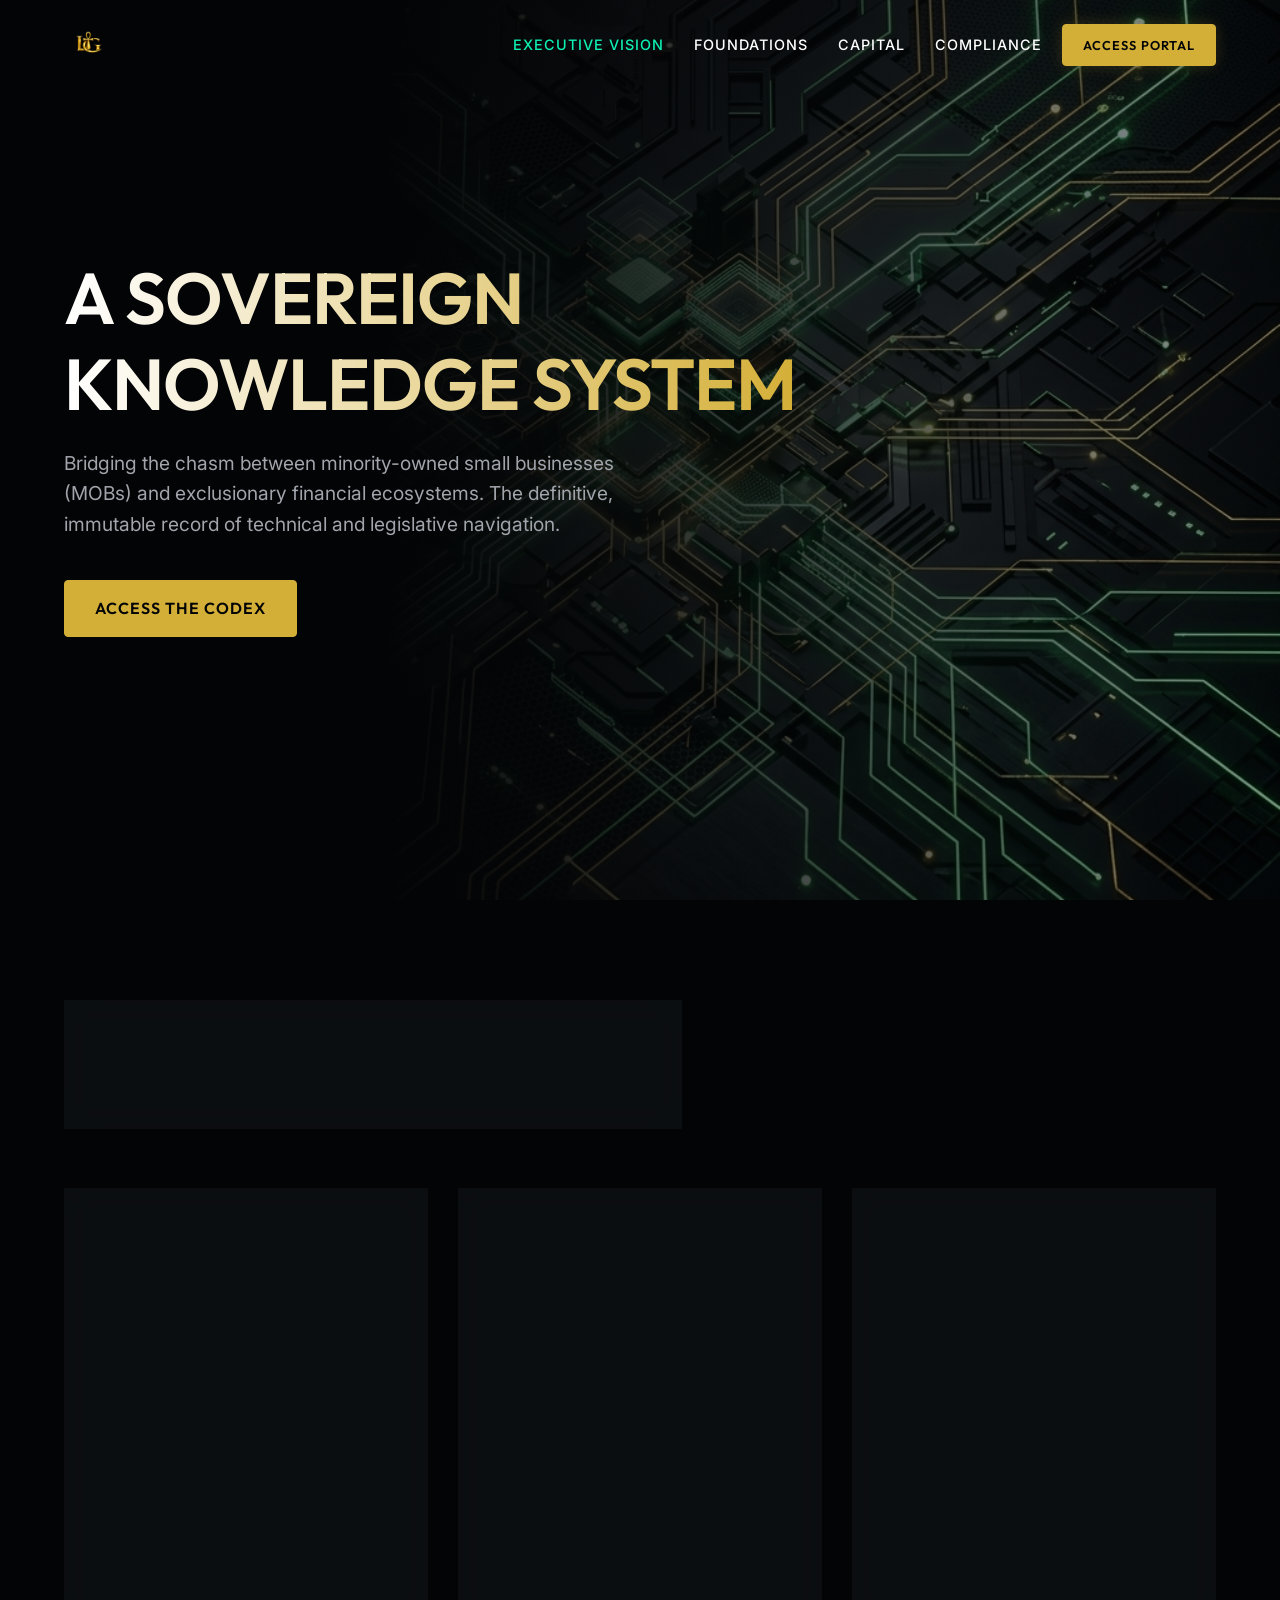
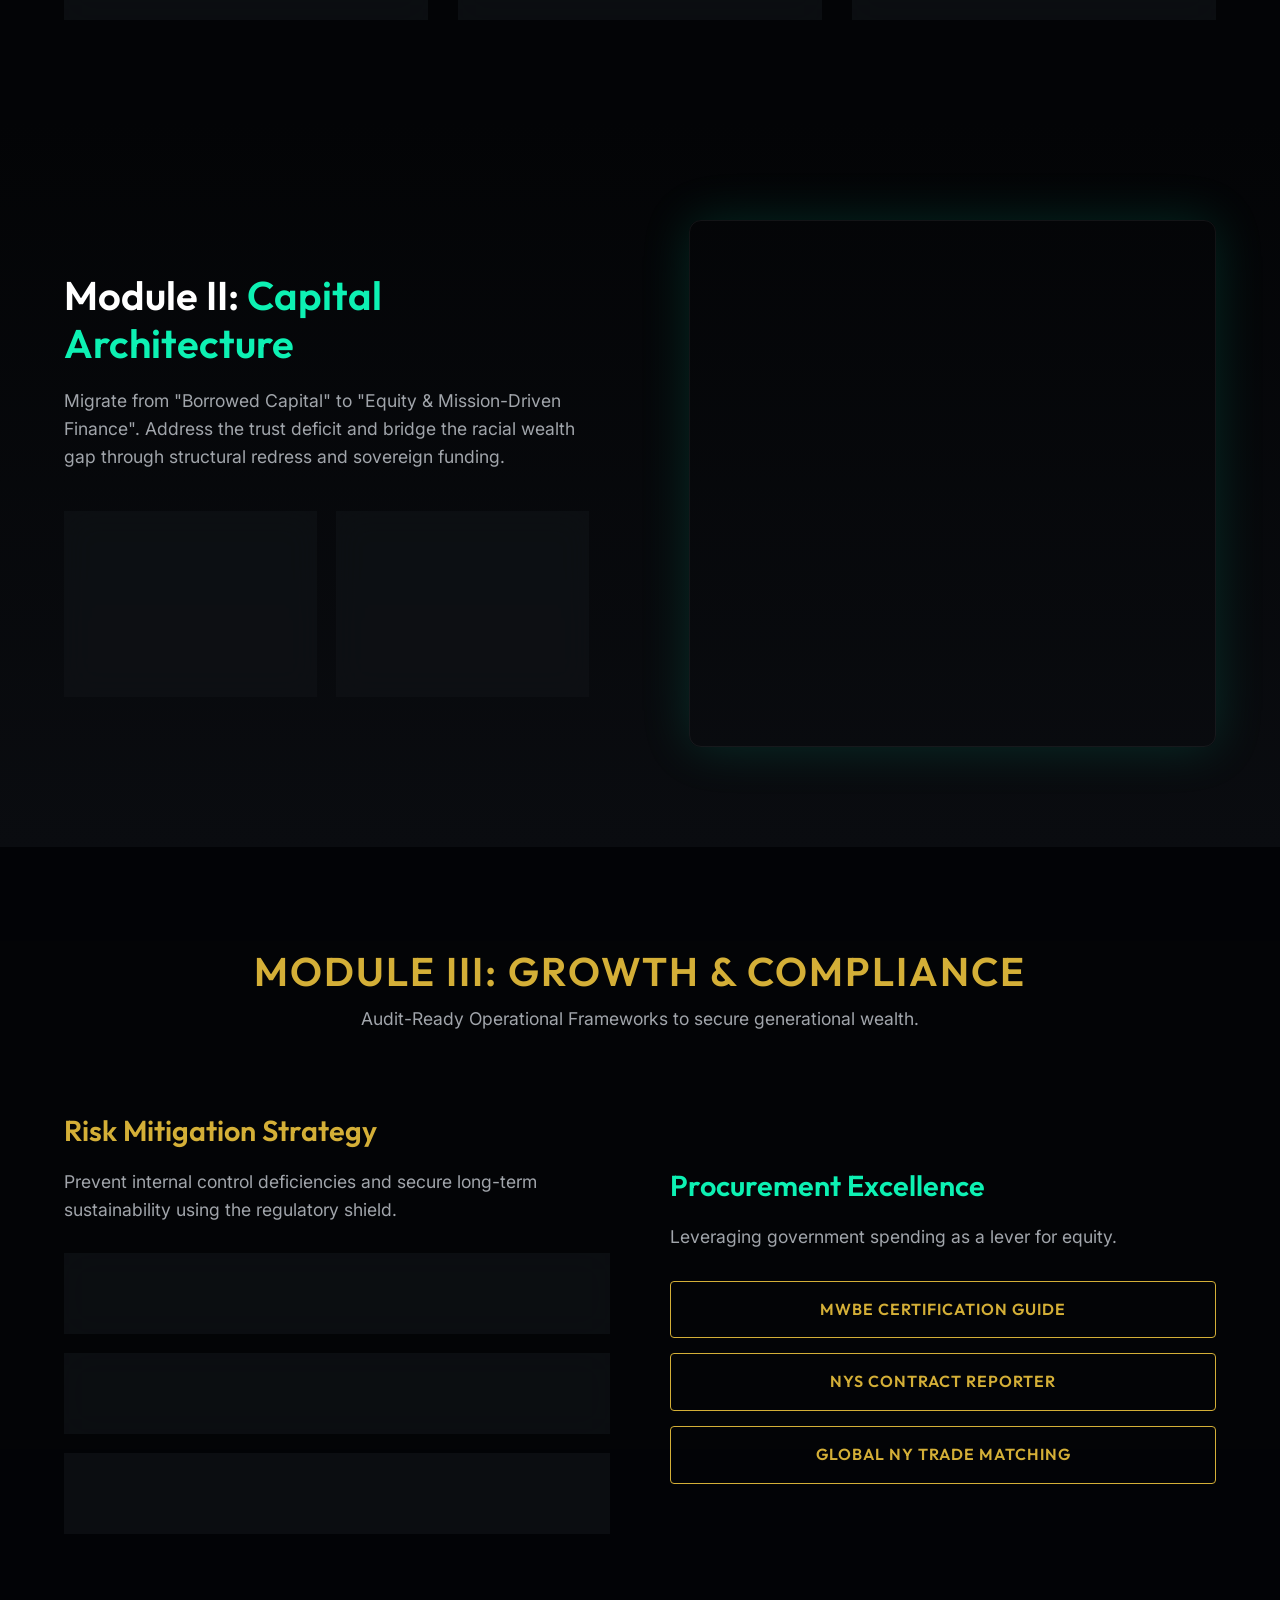
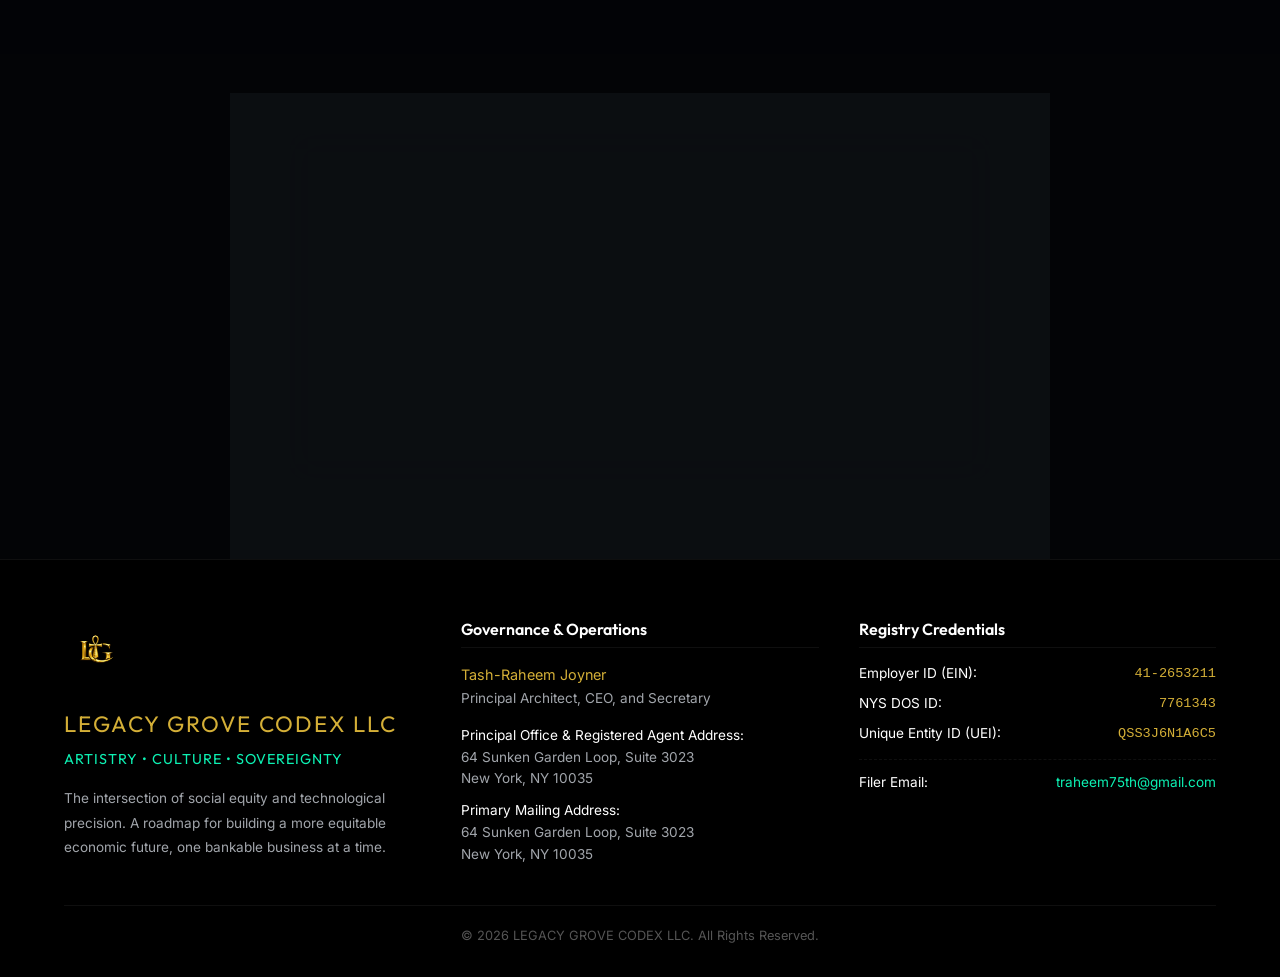
==== index.html @ f75dfcbf "Deploy website design and functionality to GitHub Pages" ====
<!DOCTYPE html>
<html lang="en">
<head>
    <meta charset="UTF-8">
    <meta name="viewport" content="width=device-width, initial-scale=1.0">
    <title>Legacy Grove Codex | Sovereign Knowledge System</title>
    <meta name="description" content="A Sovereign Knowledge System bridging minority-owned small businesses with equitable financial ecosystems and structural resilience.">
    <link rel="stylesheet" href="css/styles.css">
    <script src="js/main.js" defer></script>
</head>
<body>

    <header>
        <div class="logo">
            <img src="assets/logo.png" alt="Legacy Grove Codex Logo" style="height: 50px; width: auto; object-fit: contain;">
        </div>
        
        <div class="header-right">
            <nav id="desktop-nav">
                <ul>
                    <li><a href="#vision" class="nav-link">Executive Vision</a></li>
                    <li><a href="#foundations" class="nav-link">Foundations</a></li>
                    <li><a href="#capital" class="nav-link">Capital</a></li>
                    <li><a href="#compliance" class="nav-link">Compliance</a></li>
                </ul>
            </nav>
            <a href="#" class="btn btn-primary portal-btn">Access Portal</a>
            <div class="hamburger" id="hamburger">
                <span></span><span></span><span></span>
            </div>
        </div>

        <div class="mobile-menu" id="mobile-menu">
            <ul>
                <li><a href="#vision" class="mobile-link">Executive Vision</a></li>
                <li><a href="#foundations" class="mobile-link">Foundations</a></li>
                <li><a href="#capital" class="mobile-link">Capital</a></li>
                <li><a href="#compliance" class="mobile-link">Compliance</a></li>
            </ul>
        </div>
    </header>

    <section class="hero" id="vision">
        <div class="hero-content">
            <h1 style="animation: fadeIn 1s ease 0.2s both;">A Sovereign<br>Knowledge System</h1>
            <p style="animation: fadeIn 1s ease 0.4s both;">Bridging the chasm between minority-owned small businesses (MOBs) and exclusionary financial ecosystems. The definitive, immutable record of technical and legislative navigation.</p>
            <a href="#foundations" class="btn btn-primary" style="animation: fadeIn 1s ease 0.6s both;">Access The Codex</a>
        </div>
    </section>

    <!-- Module I: Foundations for Success -->
    <section class="modules" id="foundations">
        <div class="section-header glass" style="display:inline-block; padding: 20px 40px; margin: 0 auto 60px; border-radius: 50px;">
            <h2>Module I: Foundations</h2>
            <p>High-fidelity structural framework for back-office implementation.</p>
        </div>

        <div class="grid-3">
            <div class="card glass interactive-card" id="ready-test-trigger" style="cursor: pointer;">
                <div class="card-glow"></div>
                <div class="card-content">
                    <div class="card-icon">⚡</div>
                    <h3>The "Ready Test"</h3>
                    <p>Diagnostic engine assessing organizational readiness, risk tolerance, and identifying core technical gaps.<br><br><span style="color: var(--primary-gold); font-size: 0.85rem; display: inline-block; animation: pulse 2s infinite;">[ Click to Initiate Diagnostics ]</span></p>
                    <ul>
                        <li>AI-driven baseline metrics</li>
                        <li>Risk assessment logic</li>
                    </ul>
                </div>
            </div>
            
            <div class="card glass interactive-card">
                <div class="card-glow"></div>
                <div class="card-content">
                    <div class="card-icon">🛡️</div>
                    <h3>Liability Shielding</h3>
                    <p>Strategic legal frameworks for management flexibility, asset protection, and scaling toward the innovation economy.</p>
                    <ul>
                        <li>Convert Sole Props to LLCs</li>
                        <li>C & S Corp scaling logic</li>
                    </ul>
                </div>
            </div>

            <div class="card glass interactive-card">
                <div class="card-glow"></div>
                <div class="card-content">
                    <div class="card-icon">📋</div>
                    <h3>NY Business Express</h3>
                    <p>Integration with governmental pathways to generate a custom business checklist ensuring absolute compliance.</p>
                    <ul>
                        <li>Federal & NYS requirements</li>
                        <li>Professional licensing specs</li>
                    </ul>
                </div>
            </div>
        </div>
    </section>

    <!-- Module II: Financial Navigation -->
    <section class="feature-split" id="capital">
        <div class="feature-content" style="padding-right: 40px;">
            <h2>Module II: <span>Capital Architecture</span></h2>
            <p>Migrate from "Borrowed Capital" to "Equity & Mission-Driven Finance". Address the trust deficit and bridge the racial wealth gap through structural redress and sovereign funding.</p>
            
            <div class="grid-3" style="grid-template-columns: 1fr 1fr; gap: 20px; margin-top: 40px;">
                <div class="card glass interactive-card" style="padding: 25px;">
                    <div class="card-glow"></div>
                    <div class="card-content">
                        <h3 style="font-size: 1.2rem; color: var(--primary-gold);">Grant & Equity Access</h3>
                        <p style="font-size: 0.85rem;">Prioritize alternative funding. Overcome the "Reluctance to Debt".</p>
                    </div>
                </div>
                <div class="card glass interactive-card" style="padding: 25px;">
                    <div class="card-glow"></div>
                    <div class="card-content">
                        <h3 style="font-size: 1.2rem; color: var(--accent-green);">CDFI / MDI Directory</h3>
                        <p style="font-size: 0.85rem;">Searchable database for mission-driven lenders offering micro-interventions.</p>
                    </div>
                </div>
            </div>
        </div>
        <div class="feature-image tilt-container" id="dashboard-tilt">
            <div class="tilt-element">
                <!-- Ensure image uses absolute path or correct relative path -->
                <img src="assets/dashboard.png" alt="Sovereign Funding Dashboard Interface">
            </div>
        </div>
    </section>

    <!-- Module III: Growth & Compliance -->
    <section class="modules" id="compliance" style="background: url('assets/hero_bg.png') no-repeat center bottom; background-attachment: fixed; background-size: cover; position: relative;">
        <div style="position: absolute; top:0; left:0; width:100%; height:100%; background: rgba(3,4,6,0.9); z-index: 1;"></div>
        
        <div style="position: relative; z-index: 2;">
            <div class="section-header">
                <h2>Module III: Growth & Compliance</h2>
                <p>Audit-Ready Operational Frameworks to secure generational wealth.</p>
            </div>

            <div class="feature-split" style="background: transparent; padding: 0;">
                <div class="feature-content">
                    <h3 style="color: var(--primary-gold); margin-bottom: 20px; font-size: 1.8rem;">Risk Mitigation Strategy</h3>
                    <p>Prevent internal control deficiencies and secure long-term sustainability using the regulatory shield.</p>
                    
                    <div class="checklist">
                        <div class="checklist-item glass">
                            <div class="checklist-checkbox" data-id="chk-workers-comp"></div>
                            <div class="checklist-content">
                                <h4>Workers' Comp & OSHA Safety</h4>
                                <p>Essential coverage & federal hazard-free workplace requirements.</p>
                            </div>
                        </div>
                        <div class="checklist-item glass">
                            <div class="checklist-checkbox" data-id="chk-biz-interruption"></div>
                            <div class="checklist-content">
                                <h4>Business Interruption Insurance</h4>
                                <p>Replaces income during catastrophes to prevent permanent closure.</p>
                            </div>
                        </div>
                        <div class="checklist-item glass">
                            <div class="checklist-checkbox" data-id="chk-doc-vault"></div>
                            <div class="checklist-content">
                                <h4>Secure Document Vault</h4>
                                <p>Encrypted storage for verified records. Mitigates audit deficiencies.</p>
                            </div>
                        </div>
                    </div>
                </div>

                <div class="feature-content">
                    <h3 style="color: var(--accent-green); margin-bottom: 20px; font-size: 1.8rem;">Procurement Excellence</h3>
                    <p>Leveraging government spending as a lever for equity.</p>
                    
                    <div style="margin-top: 30px;">
                        <a href="#" class="btn" style="display: block; text-align: center; margin-bottom: 15px;">MWBE Certification Guide</a>
                        <a href="#" class="btn" style="display: block; text-align: center; margin-bottom: 15px;">NYS Contract Reporter</a>
                        <a href="#" class="btn" style="display: block; text-align: center; margin-bottom: 15px;">Global NY Trade Matching</a>
                    </div>
                </div>
            </div>
        </div>
    </section>

    <!-- Email Capture Section -->
    <section class="email-capture" id="join">
        <div class="capture-container glass animate">
            <h2>Unlock The Codex</h2>
            <p>Join the sovereign knowledge network. Secure your position in the innovation economy.</p>
            <form id="waitlist-form" action="#" method="POST" onsubmit="event.preventDefault(); alert('Transmission Received. Welcome to the Codex.');">
                <div class="input-group">
                    <input type="email" id="email" placeholder="Enter your transmission address..." required>
                    <button type="submit" class="btn btn-primary">Initialize Access</button>
                </div>
            </form>
        </div>
    </section>

    <!-- Ready Test Modal -->
    <div class="modal-overlay" id="ready-modal">
        <div class="modal-content glass" style="max-width: 600px;">
            <button class="modal-close" id="close-modal">&times;</button>
            
            <!-- Step 1: Parameters -->
            <div id="ready-step-1">
                <h2 style="color: var(--primary-gold); margin-bottom: 15px;">Diagnostic Engine Initialization</h2>
                <p style="color: var(--text-muted); margin-bottom: 25px;">Please confirm your enterprise parameters before executing the baseline readiness assessment.</p>
                <div class="modal-body">
                    <input type="text" placeholder="Entity Legal Name" id="ready-entity-name" class="modal-input">
                    <select id="ready-classification" class="modal-input">
                        <option value="" disabled selected>Current Classification</option>
                        <option value="sole">Sole Proprietorship</option>
                        <option value="llc">LLC (Limited Liability Company)</option>
                        <option value="corp">C / S Corporation</option>
                    </select>
                    <button class="btn btn-primary" style="width: 100%;" id="ready-btn-next">Execute Diagnostic</button>
                </div>
            </div>

            <!-- Step 2: Loading State -->
            <div id="ready-step-2" style="display: none; text-align: center; padding: 40px 20px;">
                <h2 style="color: var(--accent-green); margin-bottom: 25px;">Analyzing Entity Parameters...</h2>
                <div class="scanning-loader" style="margin: 0 auto 30px;">
                    <div class="scanning-bar"></div>
                </div>
                <p id="ready-scan-status" style="color: var(--text-muted); font-family: monospace; font-size: 0.9rem;">Initializing scanning protocols...</p>
            </div>

            <!-- Step 3: Result Summary -->
            <div id="ready-step-3" style="display: none;">
                <h2 style="color: var(--primary-gold); margin-bottom: 20px; text-align: center;">Diagnostic Evaluation Record</h2>
                <div class="score-grid" style="display: grid; grid-template-columns: repeat(3, 1fr); gap: 15px; margin-bottom: 30px;">
                    <div class="score-card glass" style="text-align: center; padding: 15px;">
                        <span style="font-size: 0.8rem; color: var(--text-muted); text-transform: uppercase;">Foundations</span>
                        <div style="font-size: 1.8rem; font-weight: bold; color: var(--accent-green); margin-top: 5px;" id="score-foundations">--</div>
                    </div>
                    <div class="score-card glass" style="text-align: center; padding: 15px;">
                        <span style="font-size: 0.8rem; color: var(--text-muted); text-transform: uppercase;">Capital</span>
                        <div style="font-size: 1.8rem; font-weight: bold; color: var(--primary-gold); margin-top: 5px;" id="score-capital">--</div>
                    </div>
                    <div class="score-card glass" style="text-align: center; padding: 15px;">
                        <span style="font-size: 0.8rem; color: var(--text-muted); text-transform: uppercase;">Compliance</span>
                        <div style="font-size: 1.8rem; font-weight: bold; color: #ff5e7e; margin-top: 5px;" id="score-compliance">--</div>
                    </div>
                </div>
                <div class="glass" style="padding: 20px; margin-bottom: 25px; border-left: 3px solid var(--accent-green);">
                    <h4 id="result-title" style="color: var(--text-main); margin-bottom: 10px;">Evaluation Summary</h4>
                    <p id="result-text" style="color: var(--text-muted); font-size: 0.9rem; line-height: 1.5;"></p>
                </div>
                <button class="btn btn-primary" style="width: 100%;" id="ready-btn-close">Acknowledge Record</button>
            </div>
        </div>
    </div>

    <!-- Access Portal Modal -->
    <div class="modal-overlay" id="portal-modal">
        <div class="modal-content glass" style="max-width: 450px;">
            <button class="modal-close" id="close-portal">&times;</button>
            <h2 style="color: var(--primary-gold); margin-bottom: 15px; text-align: center;">Sovereign Portal Access</h2>
            <p style="color: var(--text-muted); margin-bottom: 25px; text-align: center; font-size: 0.9rem;">Establish secure connection to the Legacy Grove Enterprise Network.</p>
            <form id="portal-form" onsubmit="event.preventDefault();">
                <div class="modal-body">
                    <div style="margin-bottom: 15px;">
                        <label style="display: block; font-size: 0.8rem; color: var(--text-muted); margin-bottom: 5px; text-transform: uppercase; letter-spacing: 1px;">Entity NYS DOS ID or Username</label>
                        <input type="text" placeholder="e.g. 7761343" id="portal-username" class="modal-input" style="margin-bottom: 0;" required>
                    </div>
                    <div style="margin-bottom: 20px;">
                        <label style="display: block; font-size: 0.8rem; color: var(--text-muted); margin-bottom: 5px; text-transform: uppercase; letter-spacing: 1px;">Sovereign Access Key (PIN)</label>
                        <input type="password" placeholder="••••••••" id="portal-pin" class="modal-input" style="margin-bottom: 0;" required>
                    </div>
                    <button type="submit" class="btn btn-primary" style="width: 100%;" id="portal-login-btn">Initialize Connection</button>
                    <div id="portal-status" style="margin-top: 15px; text-align: center; font-family: monospace; font-size: 0.85rem; display: none;"></div>
                </div>
            </form>
        </div>
    </div>

    <footer>
        <div class="footer-content" style="max-width: 1200px; margin: 0 auto; display: grid; grid-template-columns: repeat(auto-fit, minmax(280px, 1fr)); gap: 40px; text-align: left; margin-bottom: 40px;">
            <div class="footer-brand">
                <img src="assets/logo.png" alt="Legacy Grove Codex LLC Logo" style="height: 65px; width: auto; object-fit: contain; margin-bottom: 15px;">
                <div class="footer-logo" style="margin-bottom: 5px; font-size: 1.4rem;">LEGACY GROVE CODEX LLC</div>
                <p style="color: var(--accent-green); font-family: var(--font-heading); font-size: 0.9rem; letter-spacing: 1px; text-transform: uppercase;">Artistry • Culture • Sovereignty</p>
                <p style="color: var(--text-muted); font-size: 0.85rem; margin-top: 15px; line-height: 1.8;">The intersection of social equity and technological precision. A roadmap for building a more equitable economic future, one bankable business at a time.</p>
            </div>
            
            <div class="footer-operations">
                <h4 style="color: var(--text-main); margin-bottom: 15px; font-size: 1rem; border-bottom: 1px solid var(--surface-border); padding-bottom: 8px;">Governance & Operations</h4>
                <p style="color: var(--primary-gold); font-size: 0.9rem; margin-bottom: 2px;">Tash-Raheem Joyner</p>
                <p style="color: var(--text-muted); font-size: 0.85rem; margin-bottom: 15px;">Principal Architect, CEO, and Secretary</p>
                <p style="color: var(--text-muted); font-size: 0.85rem; line-height: 1.6; margin-bottom: 10px;">
                    <strong style="color: #fff; font-weight: normal;">Principal Office & Registered Agent Address:</strong><br>
                    64 Sunken Garden Loop, Suite 3023<br>
                    New York, NY 10035
                </p>
                <p style="color: var(--text-muted); font-size: 0.85rem; line-height: 1.6;">
                    <strong style="color: #fff; font-weight: normal;">Primary Mailing Address:</strong><br>
                    64 Sunken Garden Loop, Suite 3023<br>
                    New York, NY 10035
                </p>
            </div>

            <div class="footer-registry">
                <h4 style="color: var(--text-main); margin-bottom: 15px; font-size: 1rem; border-bottom: 1px solid var(--surface-border); padding-bottom: 8px;">Registry Credentials</h4>
                <ul style="list-style: none; font-size: 0.85rem; color: var(--text-muted);">
                    <li style="margin-bottom: 8px; display: flex; justify-content: space-between;">
                        <strong style="color: var(--text-main); font-weight: normal;">Employer ID (EIN):</strong> <span style="font-family: monospace; color: var(--primary-gold);">41-2653211</span>
                    </li>
                    <li style="margin-bottom: 8px; display: flex; justify-content: space-between;">
                        <strong style="color: var(--text-main); font-weight: normal;">NYS DOS ID:</strong> <span style="font-family: monospace; color: var(--primary-gold);">7761343</span>
                    </li>
                    <li style="margin-bottom: 8px; display: flex; justify-content: space-between;">
                        <strong style="color: var(--text-main); font-weight: normal;">Unique Entity ID (UEI):</strong> <span style="font-family: monospace; color: var(--primary-gold);">QSS3J6N1A6C5</span>
                    </li>
                    <li style="margin-top: 15px; padding-top: 12px; border-top: 1px dashed var(--surface-border); display: flex; justify-content: space-between; align-items: center;">
                        <strong style="color: var(--text-main); font-weight: normal;">Filer Email:</strong> <a href="mailto:traheem75th@gmail.com" style="color: var(--accent-green); text-transform: lowercase;">traheem75th@gmail.com</a>
                    </li>
                </ul>
            </div>
        </div>
        
        <div class="copyright" style="text-align: center;">
            &copy; 2026 LEGACY GROVE CODEX LLC. All Rights Reserved.
        </div>
    </footer>

</body>
</html>
---- css/styles.css ----
@import url('https://fonts.googleapis.com/css2?family=Inter:wght@300;400;500;600&family=Outfit:wght@300;400;600;800&display=swap');

:root {
    --bg-color: #030406;
    --surface-color: rgba(15, 18, 22, 0.75);
    --surface-border: rgba(255, 255, 255, 0.06);
    --primary-gold: #D4AF37;
    --primary-gold-dim: rgba(212, 175, 55, 0.3);
    --accent-green: #0DF1B3;
    --accent-green-dim: rgba(13, 241, 179, 0.15);
    --text-main: #FFFFFF;
    --text-muted: #A1A5AB;
    --font-heading: 'Outfit', sans-serif;
    --font-body: 'Inter', sans-serif;
    --anim-speed: 0.3s;
}

* {
    margin: 0;
    padding: 0;
    box-sizing: border-box;
}

body {
    background-color: var(--bg-color);
    color: var(--text-main);
    font-family: var(--font-body);
    line-height: 1.6;
    overflow-x: hidden;
}

h1, h2, h3, h4, h5, h6 {
    font-family: var(--font-heading);
    font-weight: 600;
    line-height: 1.2;
}

a {
    color: var(--primary-gold);
    text-decoration: none;
    transition: color var(--anim-speed) ease;
}

a:hover {
    color: var(--accent-green);
}

.glass {
    background: var(--surface-color);
    backdrop-filter: blur(16px);
    -webkit-backdrop-filter: blur(16px);
    border: 1px solid var(--surface-border);
    border-radius: 12px;
}

/* Header */
header {
    position: fixed;
    top: 0;
    width: 100%;
    z-index: 1000;
    padding: 20px 5%;
    display: flex;
    justify-content: space-between;
    align-items: center;
    border-bottom: 1px solid transparent;
    transition: all var(--anim-speed);
}

header.scrolled {
    background: rgba(3, 4, 6, 0.85);
    backdrop-filter: blur(12px);
    border-bottom: 1px solid var(--surface-border);
    padding: 15px 5%;
}

.logo {
    font-family: var(--font-heading);
    font-size: 1.5rem;
    font-weight: 800;
    letter-spacing: 2px;
    text-transform: uppercase;
    display: flex;
    align-items: center;
    gap: 10px;
}

.logo span {
    color: var(--primary-gold);
}

nav ul {
    list-style: none;
    display: flex;
    gap: 30px;
}

nav ul li a {
    color: var(--text-main);
    font-size: 0.9rem;
    font-weight: 500;
    text-transform: uppercase;
    letter-spacing: 1px;
}

nav ul li a:hover {
    color: var(--primary-gold);
}

/* Hero Section */
.hero {
    height: 100vh;
    display: flex;
    align-items: center;
    padding: 0 5%;
    position: relative;
    background: url('../assets/hero_bg.png') no-repeat center center/cover;
}

.hero::after {
    content: '';
    position: absolute;
    top: 0; left: 0; right: 0; bottom: 0;
    background: linear-gradient(to right, #030406 30%, rgba(3, 4, 6, 0.4) 100%);
    z-index: 1;
}

.hero-content {
    position: relative;
    z-index: 2;
    max-width: 800px;
}

.hero h1 {
    font-size: 4.5rem;
    margin-bottom: 20px;
    text-transform: uppercase;
    letter-spacing: -1px;
    background: linear-gradient(90deg, #FFF, var(--primary-gold));
    -webkit-background-clip: text;
    -webkit-text-fill-color: transparent;
}

.hero p {
    font-size: 1.2rem;
    color: var(--text-muted);
    margin-bottom: 40px;
    max-width: 600px;
}

.btn {
    display: inline-block;
    padding: 15px 30px;
    border: 1px solid var(--primary-gold);
    color: var(--primary-gold);
    text-transform: uppercase;
    font-family: var(--font-heading);
    font-weight: 600;
    letter-spacing: 1px;
    border-radius: 4px;
    position: relative;
    overflow: hidden;
    cursor: pointer;
    background: transparent;
    transition: all var(--anim-speed);
}

.btn::before {
    content: '';
    position: absolute;
    top: 0; left: -100%; width: 100%; height: 100%;
    background: var(--primary-gold);
    transition: all 0.4s ease;
    z-index: -1;
}

.btn:hover {
    color: var(--bg-color);
}

.btn:hover::before {
    left: 0;
}

.btn-primary {
    background: var(--primary-gold);
    color: var(--bg-color);
}
.btn-primary::before {
    background: #FFF;
}

/* Modules Section */
.modules {
    padding: 100px 5%;
    position: relative;
}

.section-header {
    text-align: center;
    margin-bottom: 80px;
}

.section-header h2 {
    font-size: 2.5rem;
    color: var(--primary-gold);
    text-transform: uppercase;
    letter-spacing: 2px;
}

.section-header p {
    color: var(--text-muted);
    margin-top: 10px;
    font-size: 1.1rem;
}

.grid-3 {
    display: grid;
    grid-template-columns: repeat(3, 1fr);
    gap: 30px;
}

.card {
    padding: 40px 30px;
    transition: transform 0.4s ease, box-shadow 0.4s ease, border-color 0.4s ease;
    position: relative;
    overflow: hidden;
    display: flex;
    flex-direction: column;
}

.card:hover {
    transform: translateY(-10px);
    box-shadow: 0 20px 40px rgba(0, 0, 0, 0.5);
    border-color: var(--primary-gold-dim);
}

.card::before {
    content: '';
    position: absolute;
    top: 0; left: 0; width: 100%; height: 2px;
    background: linear-gradient(90deg, var(--primary-gold), transparent);
    transform: scaleX(0);
    transform-origin: left;
    transition: transform 0.4s ease;
}

.card:hover::before {
    transform: scaleX(1);
}

.card-icon {
    font-size: 2.5rem;
    color: var(--accent-green);
    margin-bottom: 25px;
}

.card h3 {
    font-size: 1.5rem;
    margin-bottom: 15px;
}

.card p {
    color: var(--text-muted);
    font-size: 0.95rem;
    flex-grow: 1;
}

.card ul {
    list-style: none;
    margin-top: 20px;
    border-top: 1px solid var(--surface-border);
    padding-top: 15px;
}

.card ul li {
    font-size: 0.85rem;
    color: var(--text-muted);
    margin-bottom: 8px;
    padding-left: 15px;
    position: relative;
}

.card ul li::before {
    content: '→';
    color: var(--primary-gold);
    position: absolute;
    left: 0;
}

/* Feature Section w/ Image */
.feature-split {
    display: flex;
    padding: 100px 5%;
    align-items: center;
    gap: 60px;
    background: linear-gradient(180deg, var(--bg-color), #0a0c10);
}

.feature-content {
    flex: 1;
}

.feature-content h2 {
    font-size: 2.5rem;
    margin-bottom: 20px;
}

.feature-content h2 span {
    color: var(--accent-green);
}

.feature-content p {
    color: var(--text-muted);
    margin-bottom: 30px;
    font-size: 1.1rem;
}

.feature-image {
    flex: 1;
    position: relative;
    border-radius: 12px;
    overflow: hidden;
    box-shadow: 0 0 50px var(--accent-green-dim);
    border: 1px solid var(--surface-border);
}

.feature-image img {
    width: 100%;
    height: auto;
    display: block;
    mix-blend-mode: lighten;
}

.checklist {
    margin-top: 30px;
}

.checklist-item {
    display: flex;
    align-items: center;
    gap: 15px;
    margin-bottom: 20px;
    background: var(--surface-color);
    padding: 15px 20px;
    border-radius: 8px;
    border: 1px solid var(--surface-border);
}

.checklist-checkbox {
    width: 24px;
    height: 24px;
    border: 2px solid var(--accent-green);
    border-radius: 4px;
    display: flex;
    justify-content: center;
    align-items: center;
    color: var(--accent-green);
}

.checklist-content h4 {
    font-size: 1.1rem;
    margin-bottom: 5px;
}

.checklist-content p {
    font-size: 0.85rem;
    color: var(--text-muted);
    margin: 0;
}

/* Footer */
footer {
    border-top: 1px solid var(--surface-border);
    padding: 60px 5% 30px;
    text-align: center;
    background: #000;
}

.footer-logo {
    font-family: var(--font-heading);
    font-size: 2rem;
    color: var(--primary-gold);
    margin-bottom: 20px;
    letter-spacing: 2px;
}

.footer-text {
    color: var(--text-muted);
    font-size: 0.9rem;
    max-width: 500px;
    margin: 0 auto 30px;
}

.copyright {
    color: #555;
    font-size: 0.8rem;
    border-top: 1px solid var(--surface-border);
    padding-top: 20px;
}

/* Animations */
@keyframes fadeIn {
    from { opacity: 0; transform: translateY(20px); }
    to { opacity: 1; transform: translateY(0); }
}

.animate {
    opacity: 0;
    transition: opacity 0.8s ease, transform 0.8s ease;
}

.fade-in {
    opacity: 1;
    transform: translateY(0);
}

/* Responsive */
html { scroll-behavior: smooth; }

/* Interactive Cards Glow */
.interactive-card { position: relative; overflow: hidden; }
.card-content { position: relative; z-index: 2; pointer-events: none; }
.card-content * { pointer-events: auto; }
.card-glow {
    position: absolute; top: 0; left: 0; width: 100%; height: 100%;
    background: radial-gradient(circle at var(--mouse-x, 50%) var(--mouse-y, 50%), rgba(212, 175, 55, 0.15) 0%, transparent 50%);
    opacity: 0; transition: opacity 0.3s; z-index: 1; pointer-events: none;
}
.interactive-card:hover .card-glow { opacity: 1; }

/* Header additions */
.header-right { display: flex; align-items: center; gap: 20px; }
.portal-btn { font-size: 0.8rem; padding: 10px 20px; text-transform: uppercase; letter-spacing: 1px; box-shadow: 0 0 15px rgba(212, 175, 55, 0.2); }
.portal-btn:hover { box-shadow: 0 0 25px rgba(13, 241, 179, 0.4); }

.hamburger { display: none; flex-direction: column; gap: 6px; cursor: pointer; z-index: 2000; padding: 10px; }
.hamburger span { width: 30px; height: 2px; background: white; transition: 0.4s ease; transform-origin: left center; }
.hamburger.active span:nth-child(1) { transform: rotate(45deg); width: 30px; }
.hamburger.active span:nth-child(2) { opacity: 0; }
.hamburger.active span:nth-child(3) { transform: rotate(-45deg); width: 30px; }

.mobile-menu {
    position: fixed; inset: 0; background: rgba(3, 4, 6, 0.98);
    backdrop-filter: blur(20px); display: flex; justify-content: center; align-items: center;
    opacity: 0; pointer-events: none; transition: 0.5s ease; z-index: 1500;
}
.mobile-menu.active { opacity: 1; pointer-events: auto; }
.mobile-menu ul { list-style: none; text-align: center; display: flex; flex-direction: column; gap: 40px; }
.mobile-menu li { transform: translateY(20px); opacity: 0; transition: 0.4s ease; }
.mobile-menu.active li { transform: translateY(0); opacity: 1; }
.mobile-menu.active li:nth-child(1) { transition-delay: 0.1s; }
.mobile-menu.active li:nth-child(2) { transition-delay: 0.2s; }
.mobile-menu.active li:nth-child(3) { transition-delay: 0.3s; }
.mobile-menu.active li:nth-child(4) { transition-delay: 0.4s; }
.mobile-menu ul a { font-size: 2rem; font-family: var(--font-heading); font-weight: 600; color: white; letter-spacing: 2px; }
.mobile-menu ul a:hover { color: var(--primary-gold); }

.nav-link.active-link { color: var(--accent-green); }

/* Tilt Image */
.tilt-container { perspective: 1000px; border-radius: 12px; }
.tilt-element { transition: transform 0.1s ease; transform-style: preserve-3d; border-radius: 12px; }

/* Modal */
.modal-overlay {
    position: fixed; inset: 0; background: rgba(0,0,0,0.85); backdrop-filter: blur(10px);
    opacity: 0; pointer-events: none; transition: 0.4s; z-index: 3000;
    display: flex; justify-content: center; align-items: center; padding: 20px;
}
.modal-overlay.active { opacity: 1; pointer-events: auto; }
.modal-content { max-width: 500px; width: 100%; padding: 50px 40px; position: relative; transform: translateY(30px); transition: 0.5s cubic-bezier(0.16, 1, 0.3, 1); }
.modal-overlay.active .modal-content { transform: translateY(0); }
.modal-close { position: absolute; top: 15px; right: 25px; background: none; border: none; font-size: 2rem; color: white; cursor: pointer; transition: 0.3s; }
.modal-close:hover { color: var(--primary-gold); transform: rotate(90deg); }
.modal-input { width: 100%; padding: 15px; margin-bottom: 20px; background: rgba(255,255,255,0.05); border: 1px solid var(--surface-border); border-radius: 6px; color: white; font-family: var(--font-body); font-size: 1rem; outline: none; transition: border-color 0.3s; }
.modal-input:focus { border-color: var(--primary-gold); }

/* Email Capture */
.email-capture { padding: 80px 5%; display: flex; justify-content: center; position: relative; z-index: 5; }
.capture-container { max-width: 700px; width: 100%; padding: 60px 40px; text-align: center; position: relative; overflow: hidden; border-radius: 15px; border: 1px solid var(--surface-border); box-shadow: 0 20px 40px rgba(0,0,0,0.4); }
.capture-container::after { content: ''; position: absolute; top:0; left:-100%; width: 50%; height: 100%; background: linear-gradient(to right, transparent, rgba(255,255,255,0.05), transparent); transform: skewX(-20deg); animation: shine 6s infinite; }
@keyframes shine { 0% { left: -100%; } 20% { left: 200%; } 100% { left: 200%; } }
.capture-container h2 { font-size: 2.5rem; color: var(--primary-gold); margin-bottom: 15px; }
.capture-container p { color: var(--text-muted); margin-bottom: 40px; font-size: 1.1rem; }
.input-group { display: flex; gap: 15px; max-width: 500px; margin: 0 auto; }
.input-group input { flex: 1; padding: 15px 20px; background: rgba(0,0,0,0.4); border: 1px solid var(--surface-border); border-radius: 6px; color: white; font-family: var(--font-body); outline: none; transition: 0.3s; font-size: 1rem; }
.input-group input:focus { border-color: var(--accent-green); box-shadow: 0 0 10px var(--accent-green-dim); }
.input-group button { padding: 15px 30px; }

/* Diagnostic Simulator & Loading Elements */
.scanning-loader {
    width: 100%;
    max-width: 300px;
    height: 6px;
    background: rgba(255, 255, 255, 0.05);
    border-radius: 3px;
    overflow: hidden;
    position: relative;
    border: 1px solid var(--surface-border);
}
.scanning-bar {
    width: 40%;
    height: 100%;
    background: linear-gradient(90deg, transparent, var(--accent-green), transparent);
    position: absolute;
    animation: scan 1.5s infinite ease-in-out;
}
@keyframes scan {
    0% { left: -40%; }
    100% { left: 100%; }
}
.score-card {
    transition: transform 0.3s ease;
    border: 1px solid var(--surface-border);
}
.score-card:hover {
    transform: translateY(-5px);
    border-color: var(--primary-gold-dim);
}

/* Responsive */
@media (max-width: 992px) {
    .grid-3 { grid-template-columns: repeat(2, 1fr); }
    .feature-split { flex-direction: column; }
    .hero h1 { font-size: 3.5rem; }
}

@media (max-width: 768px) {
    .grid-3 { grid-template-columns: 1fr; }
    .hero h1 { font-size: 2.5rem; }
    #desktop-nav { display: none; }
    .hamburger { display: flex; }
    .portal-btn { display: none; }
    .input-group { flex-direction: column; }
}
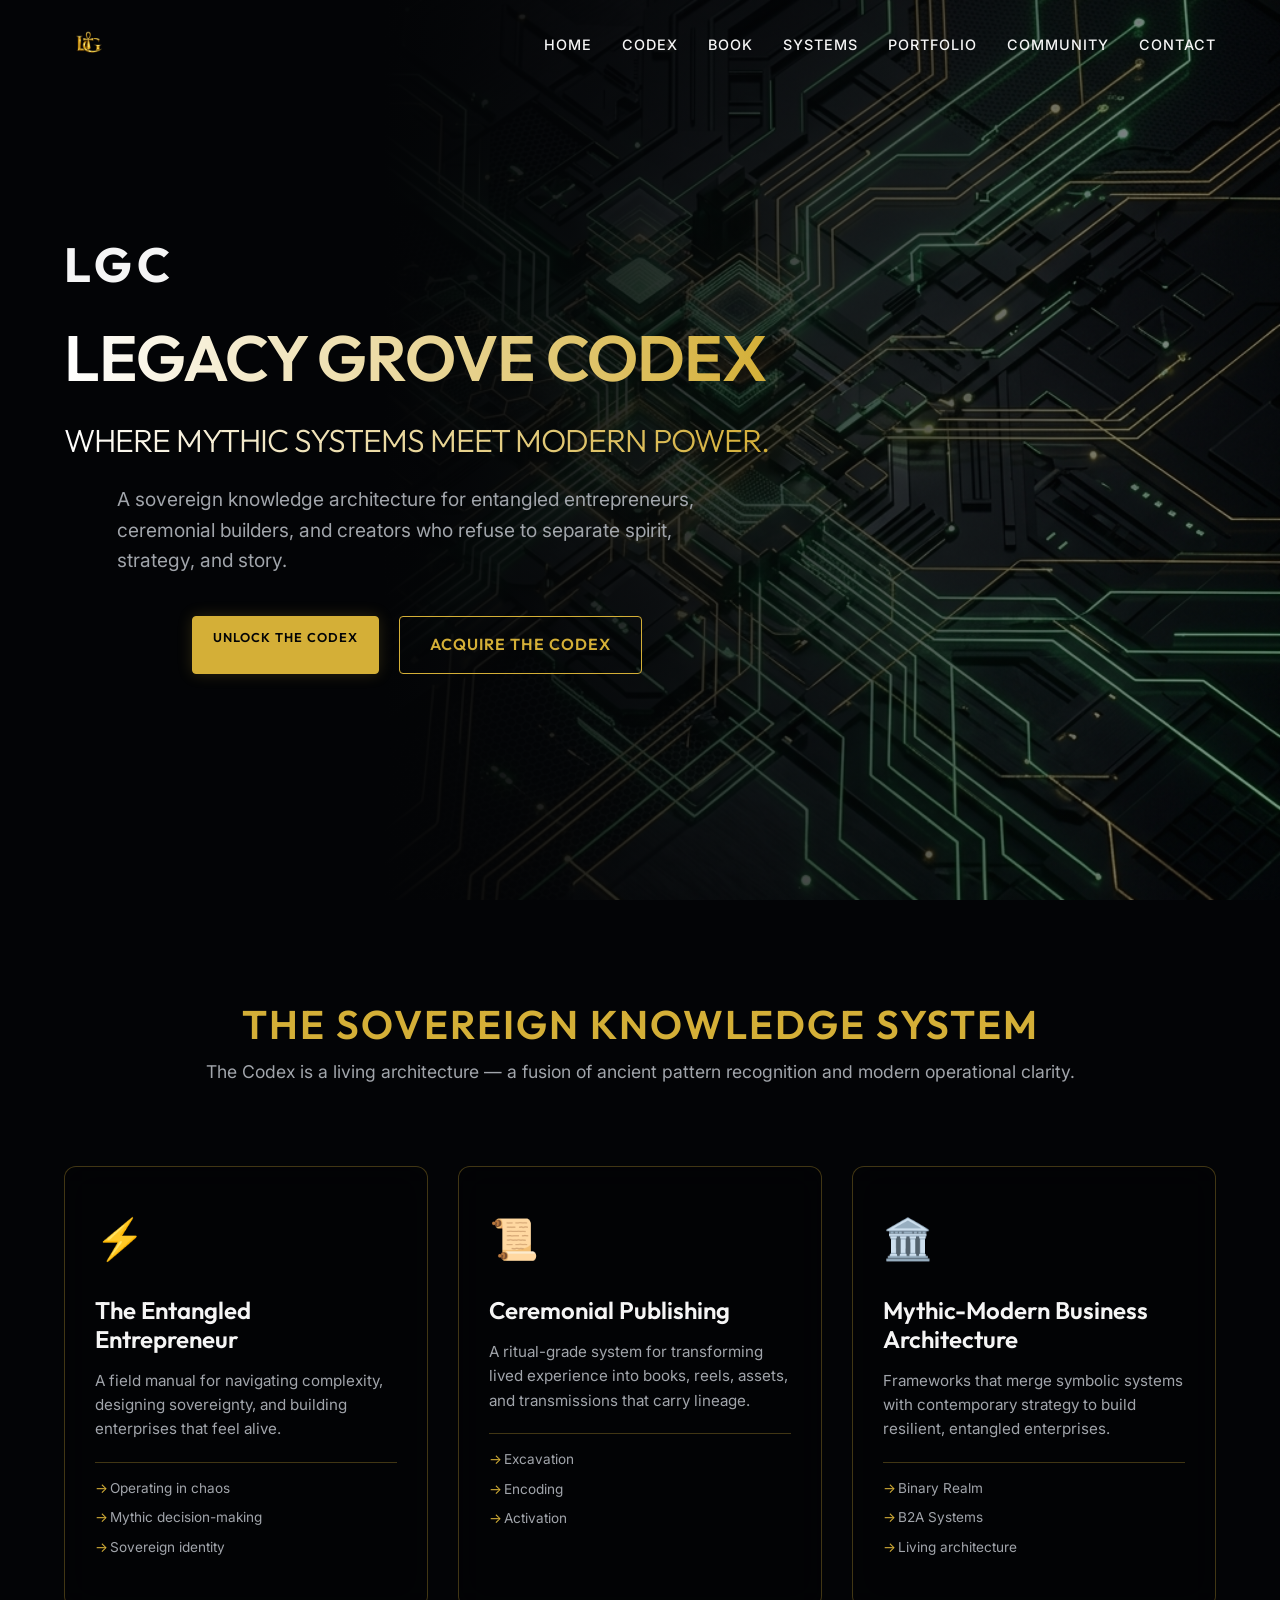
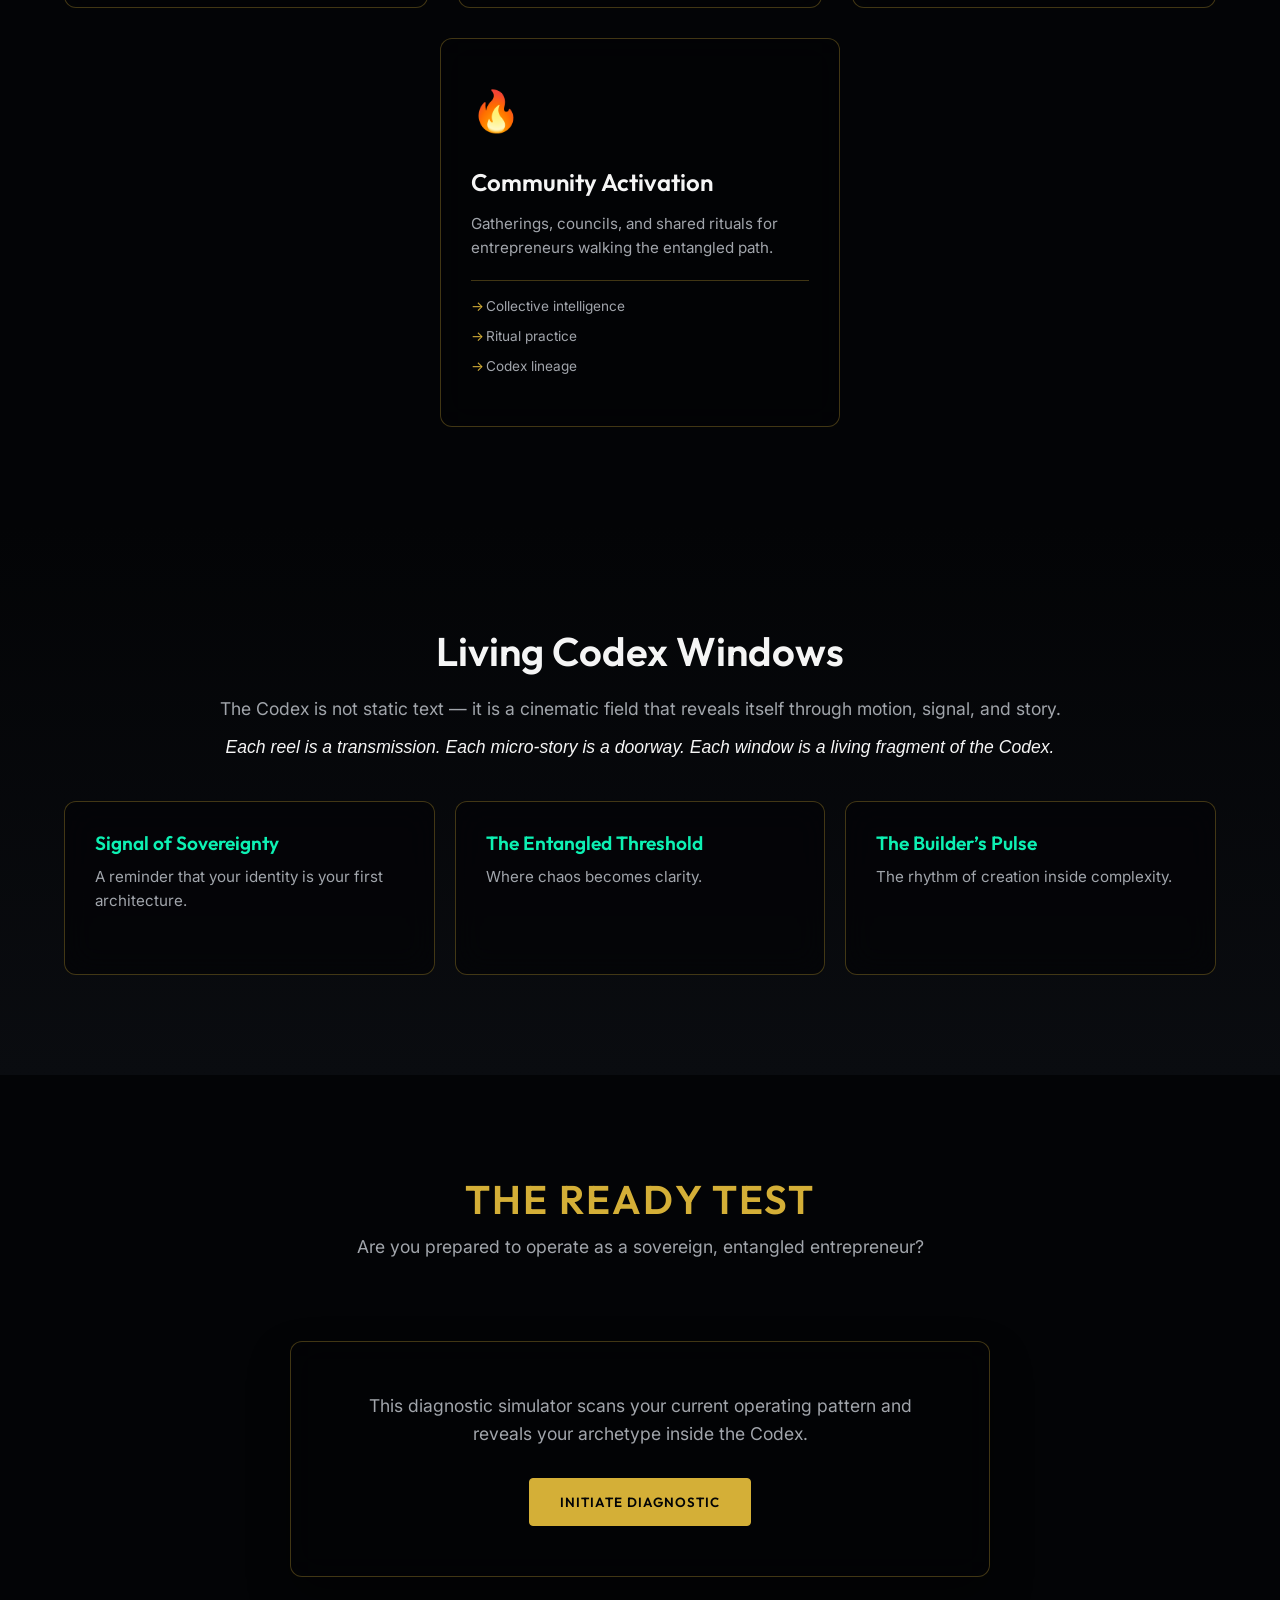
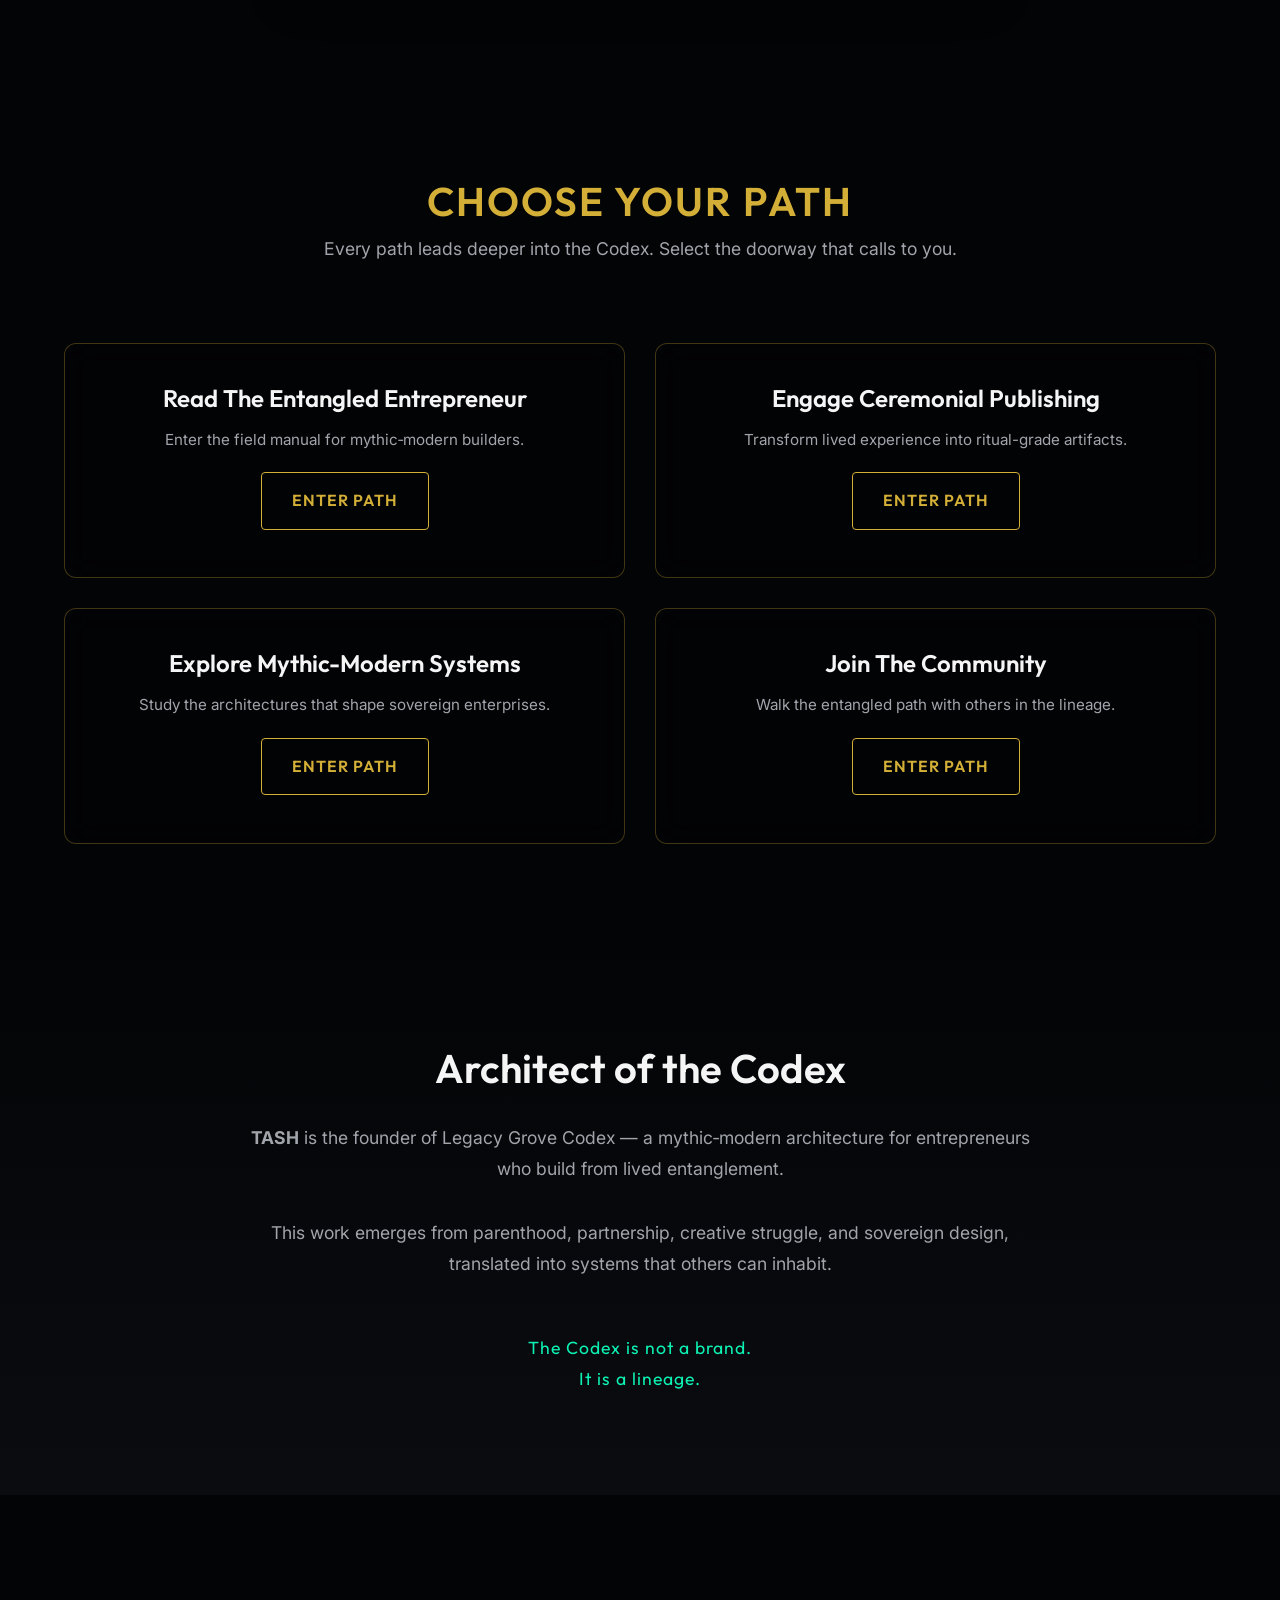
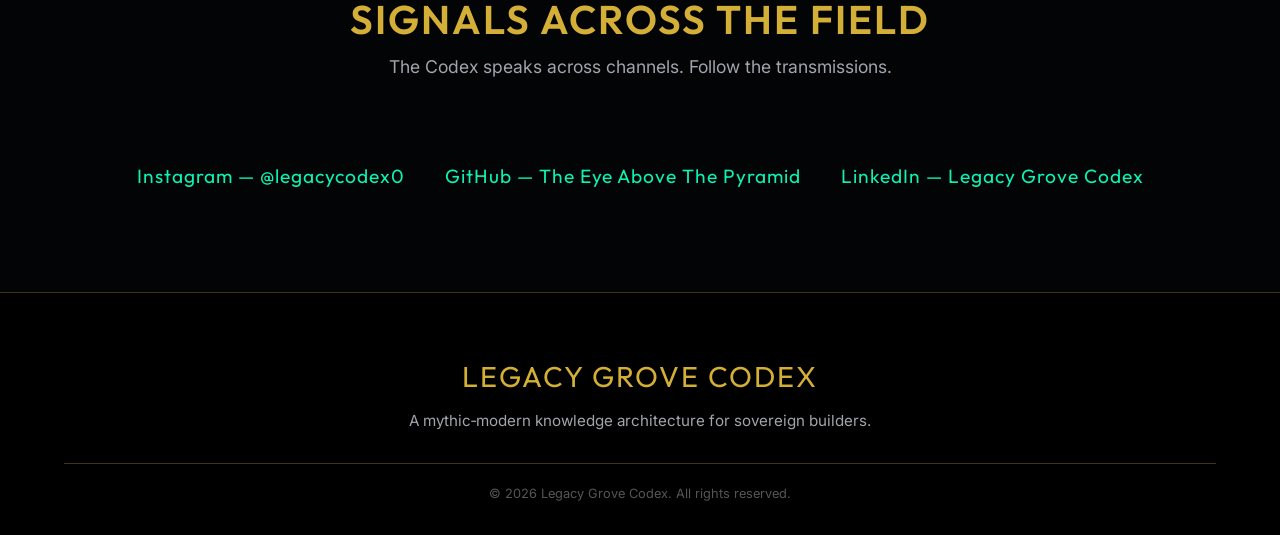
==== commit dbacea85: "feat: complete mythic-modern codex rebuild with hybrid architecture" ====
--- a/index.html
+++ b/index.html
@@ -3,8 +3,8 @@
 <head>
     <meta charset="UTF-8">
     <meta name="viewport" content="width=device-width, initial-scale=1.0">
-    <title>Legacy Grove Codex | Sovereign Knowledge System</title>
-    <meta name="description" content="A Sovereign Knowledge System bridging minority-owned small businesses with equitable financial ecosystems and structural resilience.">
+    <title>Legacy Grove Codex | Mythic Systems Meet Modern Power</title>
+    <meta name="description" content="A sovereign knowledge architecture for entangled entrepreneurs, ceremonial builders, and creators.">
     <link rel="stylesheet" href="css/styles.css">
     <script src="js/main.js" defer></script>
 </head>
@@ -18,13 +18,15 @@
         <div class="header-right">
             <nav id="desktop-nav">
                 <ul>
-                    <li><a href="#vision" class="nav-link">Executive Vision</a></li>
-                    <li><a href="#foundations" class="nav-link">Foundations</a></li>
-                    <li><a href="#capital" class="nav-link">Capital</a></li>
-                    <li><a href="#compliance" class="nav-link">Compliance</a></li>
+                    <li><a href="index.html" class="nav-link">Home</a></li>
+                    <li><a href="#sovereign-system" class="nav-link">Codex</a></li>
+                    <li><a href="book.html" class="nav-link">Book</a></li>
+                    <li><a href="#portal" class="nav-link">Systems</a></li>
+                    <li><a href="#living-codex" class="nav-link">Portfolio</a></li>
+                    <li><a href="#founder" class="nav-link">Community</a></li>
+                    <li><a href="#signals" class="nav-link">Contact</a></li>
                 </ul>
             </nav>
-            <a href="#" class="btn btn-primary portal-btn">Access Portal</a>
             <div class="hamburger" id="hamburger">
                 <span></span><span></span><span></span>
             </div>
@@ -32,297 +34,256 @@
 
         <div class="mobile-menu" id="mobile-menu">
             <ul>
-                <li><a href="#vision" class="mobile-link">Executive Vision</a></li>
-                <li><a href="#foundations" class="mobile-link">Foundations</a></li>
-                <li><a href="#capital" class="mobile-link">Capital</a></li>
-                <li><a href="#compliance" class="mobile-link">Compliance</a></li>
+                <li><a href="index.html" class="mobile-link">Home</a></li>
+                <li><a href="#sovereign-system" class="mobile-link">Codex</a></li>
+                <li><a href="book.html" class="mobile-link">Book</a></li>
+                <li><a href="#portal" class="mobile-link">Systems</a></li>
             </ul>
         </div>
     </header>
 
-    <section class="hero" id="vision">
+    <!-- 1. Hero — The Temple Gate -->
+    <section class="hero scroll-reveal" id="hero" data-section>
         <div class="hero-content">
-            <h1 style="animation: fadeIn 1s ease 0.2s both;">A Sovereign<br>Knowledge System</h1>
-            <p style="animation: fadeIn 1s ease 0.4s both;">Bridging the chasm between minority-owned small businesses (MOBs) and exclusionary financial ecosystems. The definitive, immutable record of technical and legislative navigation.</p>
-            <a href="#foundations" class="btn btn-primary" style="animation: fadeIn 1s ease 0.6s both;">Access The Codex</a>
-        </div>
-    </section>
-
-    <!-- Module I: Foundations for Success -->
-    <section class="modules" id="foundations">
-        <div class="section-header glass" style="display:inline-block; padding: 20px 40px; margin: 0 auto 60px; border-radius: 50px;">
-            <h2>Module I: Foundations</h2>
-            <p>High-fidelity structural framework for back-office implementation.</p>
+            <div class="hero-monogram" style="font-size: 3rem; color: var(--gold); letter-spacing: 5px; margin-bottom: 20px; font-family: var(--font-heading); font-weight: bold;">LGC</div>
+            <h1 style="color: var(--gold); font-size: 4rem; line-height: 1.1; margin-bottom: 20px;">
+                Legacy Grove Codex<br>
+                <span style="font-size: 0.5em; color: var(--text-main); font-weight: 300;">Where Mythic Systems Meet Modern Power.</span>
+            </h1>
+            <p style="font-size: 1.2rem; color: var(--text-muted); max-width: 600px; margin: 0 auto 40px;">
+                A sovereign knowledge architecture for entangled entrepreneurs, ceremonial builders, and creators who refuse to separate spirit, strategy, and story.
+            </p>
+            <div class="hero-ctas" style="display: flex; gap: 20px; justify-content: center;">
+                <a href="#" class="btn btn-primary portal-btn" id="unlock-btn">Unlock The Codex</a>
+                <a href="book.html" class="btn">Acquire The Codex</a>
+            </div>
+        </div>
+    </section>
+
+    <!-- 2. The Sovereign Knowledge System -->
+    <section class="modules scroll-reveal" id="sovereign-system" data-section>
+        <div class="section-header">
+            <h2>The Sovereign Knowledge System</h2>
+            <p>The Codex is a living architecture — a fusion of ancient pattern recognition and modern operational clarity.</p>
         </div>
 
         <div class="grid-3">
-            <div class="card glass interactive-card" id="ready-test-trigger" style="cursor: pointer;">
+            <div class="card glass-panel interactive-card">
                 <div class="card-glow"></div>
                 <div class="card-content">
                     <div class="card-icon">⚡</div>
-                    <h3>The "Ready Test"</h3>
-                    <p>Diagnostic engine assessing organizational readiness, risk tolerance, and identifying core technical gaps.<br><br><span style="color: var(--primary-gold); font-size: 0.85rem; display: inline-block; animation: pulse 2s infinite;">[ Click to Initiate Diagnostics ]</span></p>
-                    <ul>
-                        <li>AI-driven baseline metrics</li>
-                        <li>Risk assessment logic</li>
+                    <h3>The Entangled Entrepreneur</h3>
+                    <p>A field manual for navigating complexity, designing sovereignty, and building enterprises that feel alive.</p>
+                    <ul>
+                        <li>Operating in chaos</li>
+                        <li>Mythic decision-making</li>
+                        <li>Sovereign identity</li>
                     </ul>
                 </div>
             </div>
             
-            <div class="card glass interactive-card">
-                <div class="card-glow"></div>
-                <div class="card-content">
-                    <div class="card-icon">🛡️</div>
-                    <h3>Liability Shielding</h3>
-                    <p>Strategic legal frameworks for management flexibility, asset protection, and scaling toward the innovation economy.</p>
-                    <ul>
-                        <li>Convert Sole Props to LLCs</li>
-                        <li>C & S Corp scaling logic</li>
-                    </ul>
-                </div>
-            </div>
-
-            <div class="card glass interactive-card">
-                <div class="card-glow"></div>
-                <div class="card-content">
-                    <div class="card-icon">📋</div>
-                    <h3>NY Business Express</h3>
-                    <p>Integration with governmental pathways to generate a custom business checklist ensuring absolute compliance.</p>
-                    <ul>
-                        <li>Federal & NYS requirements</li>
-                        <li>Professional licensing specs</li>
-                    </ul>
-                </div>
-            </div>
-        </div>
-    </section>
-
-    <!-- Module II: Financial Navigation -->
-    <section class="feature-split" id="capital">
-        <div class="feature-content" style="padding-right: 40px;">
-            <h2>Module II: <span>Capital Architecture</span></h2>
-            <p>Migrate from "Borrowed Capital" to "Equity & Mission-Driven Finance". Address the trust deficit and bridge the racial wealth gap through structural redress and sovereign funding.</p>
+            <div class="card glass-panel interactive-card">
+                <div class="card-glow"></div>
+                <div class="card-content">
+                    <div class="card-icon">📜</div>
+                    <h3>Ceremonial Publishing</h3>
+                    <p>A ritual-grade system for transforming lived experience into books, reels, assets, and transmissions that carry lineage.</p>
+                    <ul>
+                        <li>Excavation</li>
+                        <li>Encoding</li>
+                        <li>Activation</li>
+                    </ul>
+                </div>
+            </div>
+
+            <div class="card glass-panel interactive-card">
+                <div class="card-glow"></div>
+                <div class="card-content">
+                    <div class="card-icon">🏛️</div>
+                    <h3>Mythic-Modern Business Architecture</h3>
+                    <p>Frameworks that merge symbolic systems with contemporary strategy to build resilient, entangled enterprises.</p>
+                    <ul>
+                        <li>Binary Realm</li>
+                        <li>B2A Systems</li>
+                        <li>Living architecture</li>
+                    </ul>
+                </div>
+            </div>
+
+            <div class="card glass-panel interactive-card" style="grid-column: 1 / -1; max-width: 400px; margin: 0 auto;">
+                <div class="card-glow"></div>
+                <div class="card-content">
+                    <div class="card-icon">🔥</div>
+                    <h3>Community Activation</h3>
+                    <p>Gatherings, councils, and shared rituals for entrepreneurs walking the entangled path.</p>
+                    <ul>
+                        <li>Collective intelligence</li>
+                        <li>Ritual practice</li>
+                        <li>Codex lineage</li>
+                    </ul>
+                </div>
+            </div>
+        </div>
+    </section>
+
+    <!-- 3. Living Codex Windows (Reels & Micro-Stories) -->
+    <section class="feature-split scroll-reveal" id="living-codex" data-section>
+        <div class="feature-content" style="text-align: center; width: 100%;">
+            <h2>Living Codex Windows</h2>
+            <p style="margin-bottom: 10px;">The Codex is not static text — it is a cinematic field that reveals itself through motion, signal, and story.</p>
+            <p style="margin-bottom: 40px; color: var(--gold); font-style: italic;">Each reel is a transmission. Each micro‑story is a doorway. Each window is a living fragment of the Codex.</p>
             
-            <div class="grid-3" style="grid-template-columns: 1fr 1fr; gap: 20px; margin-top: 40px;">
-                <div class="card glass interactive-card" style="padding: 25px;">
-                    <div class="card-glow"></div>
-                    <div class="card-content">
-                        <h3 style="font-size: 1.2rem; color: var(--primary-gold);">Grant & Equity Access</h3>
-                        <p style="font-size: 0.85rem;">Prioritize alternative funding. Overcome the "Reluctance to Debt".</p>
-                    </div>
-                </div>
-                <div class="card glass interactive-card" style="padding: 25px;">
-                    <div class="card-glow"></div>
-                    <div class="card-content">
-                        <h3 style="font-size: 1.2rem; color: var(--accent-green);">CDFI / MDI Directory</h3>
-                        <p style="font-size: 0.85rem;">Searchable database for mission-driven lenders offering micro-interventions.</p>
-                    </div>
-                </div>
-            </div>
-        </div>
-        <div class="feature-image tilt-container" id="dashboard-tilt">
-            <div class="tilt-element">
-                <!-- Ensure image uses absolute path or correct relative path -->
-                <img src="assets/dashboard.png" alt="Sovereign Funding Dashboard Interface">
-            </div>
-        </div>
-    </section>
-
-    <!-- Module III: Growth & Compliance -->
-    <section class="modules" id="compliance" style="background: url('assets/hero_bg.png') no-repeat center bottom; background-attachment: fixed; background-size: cover; position: relative;">
-        <div style="position: absolute; top:0; left:0; width:100%; height:100%; background: rgba(3,4,6,0.9); z-index: 1;"></div>
-        
-        <div style="position: relative; z-index: 2;">
-            <div class="section-header">
-                <h2>Module III: Growth & Compliance</h2>
-                <p>Audit-Ready Operational Frameworks to secure generational wealth.</p>
-            </div>
-
-            <div class="feature-split" style="background: transparent; padding: 0;">
-                <div class="feature-content">
-                    <h3 style="color: var(--primary-gold); margin-bottom: 20px; font-size: 1.8rem;">Risk Mitigation Strategy</h3>
-                    <p>Prevent internal control deficiencies and secure long-term sustainability using the regulatory shield.</p>
-                    
-                    <div class="checklist">
-                        <div class="checklist-item glass">
-                            <div class="checklist-checkbox" data-id="chk-workers-comp"></div>
-                            <div class="checklist-content">
-                                <h4>Workers' Comp & OSHA Safety</h4>
-                                <p>Essential coverage & federal hazard-free workplace requirements.</p>
-                            </div>
-                        </div>
-                        <div class="checklist-item glass">
-                            <div class="checklist-checkbox" data-id="chk-biz-interruption"></div>
-                            <div class="checklist-content">
-                                <h4>Business Interruption Insurance</h4>
-                                <p>Replaces income during catastrophes to prevent permanent closure.</p>
-                            </div>
-                        </div>
-                        <div class="checklist-item glass">
-                            <div class="checklist-checkbox" data-id="chk-doc-vault"></div>
-                            <div class="checklist-content">
-                                <h4>Secure Document Vault</h4>
-                                <p>Encrypted storage for verified records. Mitigates audit deficiencies.</p>
-                            </div>
-                        </div>
-                    </div>
-                </div>
-
-                <div class="feature-content">
-                    <h3 style="color: var(--accent-green); margin-bottom: 20px; font-size: 1.8rem;">Procurement Excellence</h3>
-                    <p>Leveraging government spending as a lever for equity.</p>
-                    
-                    <div style="margin-top: 30px;">
-                        <a href="#" class="btn" style="display: block; text-align: center; margin-bottom: 15px;">MWBE Certification Guide</a>
-                        <a href="#" class="btn" style="display: block; text-align: center; margin-bottom: 15px;">NYS Contract Reporter</a>
-                        <a href="#" class="btn" style="display: block; text-align: center; margin-bottom: 15px;">Global NY Trade Matching</a>
-                    </div>
-                </div>
-            </div>
-        </div>
-    </section>
-
-    <!-- Email Capture Section -->
-    <section class="email-capture" id="join">
-        <div class="capture-container glass animate">
-            <h2>Unlock The Codex</h2>
-            <p>Join the sovereign knowledge network. Secure your position in the innovation economy.</p>
-            <form id="waitlist-form" action="#" method="POST" onsubmit="event.preventDefault(); alert('Transmission Received. Welcome to the Codex.');">
-                <div class="input-group">
-                    <input type="email" id="email" placeholder="Enter your transmission address..." required>
-                    <button type="submit" class="btn btn-primary">Initialize Access</button>
-                </div>
+            <div class="grid-3" style="gap: 20px;">
+                <div class="glass-panel" style="padding: 30px; text-align: left;">
+                    <h3 style="color: var(--accent-neon); font-size: 1.2rem; margin-bottom: 10px;">Signal of Sovereignty</h3>
+                    <p style="font-size: 0.95rem; color: var(--text-muted);">A reminder that your identity is your first architecture.</p>
+                </div>
+                <div class="glass-panel" style="padding: 30px; text-align: left;">
+                    <h3 style="color: var(--accent-neon); font-size: 1.2rem; margin-bottom: 10px;">The Entangled Threshold</h3>
+                    <p style="font-size: 0.95rem; color: var(--text-muted);">Where chaos becomes clarity.</p>
+                </div>
+                <div class="glass-panel" style="padding: 30px; text-align: left;">
+                    <h3 style="color: var(--accent-neon); font-size: 1.2rem; margin-bottom: 10px;">The Builder’s Pulse</h3>
+                    <p style="font-size: 0.95rem; color: var(--text-muted);">The rhythm of creation inside complexity.</p>
+                </div>
+            </div>
+        </div>
+    </section>
+
+    <!-- 4. Ready Test — Mythic Diagnostic -->
+    <section class="modules scroll-reveal" id="ready-test" data-section>
+        <div class="section-header">
+            <h2>The Ready Test</h2>
+            <p>Are you prepared to operate as a sovereign, entangled entrepreneur?</p>
+        </div>
+        <div class="capture-container glass-panel" style="margin: 0 auto; padding: 50px; text-align: center;">
+            <p style="color: var(--text-muted); margin-bottom: 30px; font-size: 1.1rem;">This diagnostic simulator scans your current operating pattern and reveals your archetype inside the Codex.</p>
+            <button class="btn btn-primary" id="ready-test-trigger">Initiate Diagnostic</button>
+        </div>
+    </section>
+
+    <!-- 5. The Portal — Access Paths -->
+    <section class="modules scroll-reveal" id="portal" data-section>
+        <div class="section-header">
+            <h2>Choose Your Path</h2>
+            <p>Every path leads deeper into the Codex. Select the doorway that calls to you.</p>
+        </div>
+        <div class="grid-3" style="grid-template-columns: repeat(2, 1fr);">
+            <div class="card glass-panel interactive-card" style="text-align: center;">
+                <div class="card-glow"></div>
+                <div class="card-content">
+                    <h3 style="color: var(--gold);">Read The Entangled Entrepreneur</h3>
+                    <p>Enter the field manual for mythic‑modern builders.</p>
+                    <a href="book.html" class="btn" style="margin-top: 20px;">Enter Path</a>
+                </div>
+            </div>
+            <div class="card glass-panel interactive-card" style="text-align: center;">
+                <div class="card-glow"></div>
+                <div class="card-content">
+                    <h3 style="color: var(--gold);">Engage Ceremonial Publishing</h3>
+                    <p>Transform lived experience into ritual-grade artifacts.</p>
+                    <a href="#" class="btn" style="margin-top: 20px;">Enter Path</a>
+                </div>
+            </div>
+            <div class="card glass-panel interactive-card" style="text-align: center;">
+                <div class="card-glow"></div>
+                <div class="card-content">
+                    <h3 style="color: var(--gold);">Explore Mythic-Modern Systems</h3>
+                    <p>Study the architectures that shape sovereign enterprises.</p>
+                    <a href="#" class="btn" style="margin-top: 20px;">Enter Path</a>
+                </div>
+            </div>
+            <div class="card glass-panel interactive-card" style="text-align: center;">
+                <div class="card-glow"></div>
+                <div class="card-content">
+                    <h3 style="color: var(--gold);">Join The Community</h3>
+                    <p>Walk the entangled path with others in the lineage.</p>
+                    <a href="#" class="btn" style="margin-top: 20px;">Enter Path</a>
+                </div>
+            </div>
+        </div>
+    </section>
+
+    <!-- 6. Founder / Lineage -->
+    <section class="feature-split scroll-reveal" id="founder" data-section>
+        <div class="feature-content" style="text-align: center; width: 100%;">
+            <h2 style="color: var(--gold); margin-bottom: 30px;">Architect of the Codex</h2>
+            <p style="font-size: 1.1rem; max-width: 800px; margin: 0 auto; line-height: 1.8;">
+                <strong>TASH</strong> is the founder of Legacy Grove Codex — a mythic‑modern architecture for entrepreneurs who build from lived entanglement.<br><br>
+                This work emerges from parenthood, partnership, creative struggle, and sovereign design, translated into systems that others can inhabit.<br><br>
+                <span style="color: var(--accent-neon); font-family: var(--font-heading); letter-spacing: 1px; display: inline-block; margin-top: 20px;">The Codex is not a brand.<br>It is a lineage.</span>
+            </p>
+        </div>
+    </section>
+
+    <!-- 7. Signals & Social -->
+    <section class="modules scroll-reveal" id="signals" data-section>
+        <div class="section-header">
+            <h2>Signals Across the Field</h2>
+            <p>The Codex speaks across channels. Follow the transmissions.</p>
+        </div>
+        <div style="display: flex; justify-content: center; gap: 40px; flex-wrap: wrap; font-family: var(--font-heading); font-size: 1.2rem; letter-spacing: 1px;">
+            <a href="#" style="color: var(--accent-neon);">Instagram — @legacycodex0</a>
+            <a href="#" style="color: var(--accent-neon);">GitHub — The Eye Above The Pyramid</a>
+            <a href="#" style="color: var(--accent-neon);">LinkedIn — Legacy Grove Codex</a>
+        </div>
+    </section>
+
+    <!-- Footers & Modals -->
+    <footer>
+        <div class="footer-content" style="max-width: 1200px; margin: 0 auto; text-align: center;">
+            <div class="footer-brand">
+                <div class="footer-logo" style="font-size: 1.8rem; margin-bottom: 10px;">LEGACY GROVE CODEX</div>
+                <p style="color: var(--text-muted); font-size: 0.95rem; margin-bottom: 30px;">A mythic‑modern knowledge architecture for sovereign builders.</p>
+            </div>
+        </div>
+        <div class="copyright" style="text-align: center; border-top: 1px solid var(--surface-border); padding-top: 20px;">
+            &copy; 2026 Legacy Grove Codex. All rights reserved.
+        </div>
+    </footer>
+
+    <!-- Dual CTA Modal (Unlock The Codex) -->
+    <div class="modal-overlay" id="unlock-modal">
+        <div class="modal-content glass-panel" style="max-width: 500px; text-align: center;">
+            <button class="modal-close" id="close-unlock">&times;</button>
+            <h2 style="color: var(--gold); margin-bottom: 15px;">Unlock The Codex</h2>
+            <p style="color: var(--text-muted); margin-bottom: 25px;">Enter the lineage. Receive transmissions, tools, and ceremonial upgrades.</p>
+            <form onsubmit="event.preventDefault(); alert('Transmission Received. Welcome to the lineage.'); document.getElementById('unlock-modal').classList.remove('active');">
+                <input type="email" placeholder="Your transmission address..." class="modal-input" required>
+                <button type="submit" class="btn btn-primary" style="width: 100%;">Enter The Lineage</button>
             </form>
         </div>
-    </section>
-
-    <!-- Ready Test Modal -->
+    </div>
+    
+    <!-- Ready Test Modal (Mythic Diagnostic) -->
     <div class="modal-overlay" id="ready-modal">
-        <div class="modal-content glass" style="max-width: 600px;">
-            <button class="modal-close" id="close-modal">&times;</button>
-            
-            <!-- Step 1: Parameters -->
+        <div class="modal-content glass-panel" style="max-width: 600px; text-align: center;">
+            <button class="modal-close" id="close-ready">&times;</button>
             <div id="ready-step-1">
-                <h2 style="color: var(--primary-gold); margin-bottom: 15px;">Diagnostic Engine Initialization</h2>
-                <p style="color: var(--text-muted); margin-bottom: 25px;">Please confirm your enterprise parameters before executing the baseline readiness assessment.</p>
-                <div class="modal-body">
-                    <input type="text" placeholder="Entity Legal Name" id="ready-entity-name" class="modal-input">
-                    <select id="ready-classification" class="modal-input">
-                        <option value="" disabled selected>Current Classification</option>
-                        <option value="sole">Sole Proprietorship</option>
-                        <option value="llc">LLC (Limited Liability Company)</option>
-                        <option value="corp">C / S Corporation</option>
-                    </select>
-                    <button class="btn btn-primary" style="width: 100%;" id="ready-btn-next">Execute Diagnostic</button>
-                </div>
-            </div>
-
-            <!-- Step 2: Loading State -->
-            <div id="ready-step-2" style="display: none; text-align: center; padding: 40px 20px;">
-                <h2 style="color: var(--accent-green); margin-bottom: 25px;">Analyzing Entity Parameters...</h2>
+                <h2 style="color: var(--accent-neon); margin-bottom: 20px;">Diagnostic Scanner</h2>
+                <p style="color: var(--text-muted); margin-bottom: 30px;">Analyzing your operating pattern...</p>
+                <button class="btn btn-primary" id="ready-btn-next" style="width: 100%;">Run Scan</button>
+            </div>
+            <div id="ready-step-2" style="display: none; padding: 40px 20px;">
+                <h2 style="color: var(--gold); margin-bottom: 25px;">Scanning...</h2>
                 <div class="scanning-loader" style="margin: 0 auto 30px;">
                     <div class="scanning-bar"></div>
                 </div>
-                <p id="ready-scan-status" style="color: var(--text-muted); font-family: monospace; font-size: 0.9rem;">Initializing scanning protocols...</p>
-            </div>
-
-            <!-- Step 3: Result Summary -->
+                <p id="ready-scan-status" style="color: var(--accent-neon); font-family: monospace;">Initializing protocols...</p>
+            </div>
             <div id="ready-step-3" style="display: none;">
-                <h2 style="color: var(--primary-gold); margin-bottom: 20px; text-align: center;">Diagnostic Evaluation Record</h2>
-                <div class="score-grid" style="display: grid; grid-template-columns: repeat(3, 1fr); gap: 15px; margin-bottom: 30px;">
-                    <div class="score-card glass" style="text-align: center; padding: 15px;">
-                        <span style="font-size: 0.8rem; color: var(--text-muted); text-transform: uppercase;">Foundations</span>
-                        <div style="font-size: 1.8rem; font-weight: bold; color: var(--accent-green); margin-top: 5px;" id="score-foundations">--</div>
-                    </div>
-                    <div class="score-card glass" style="text-align: center; padding: 15px;">
-                        <span style="font-size: 0.8rem; color: var(--text-muted); text-transform: uppercase;">Capital</span>
-                        <div style="font-size: 1.8rem; font-weight: bold; color: var(--primary-gold); margin-top: 5px;" id="score-capital">--</div>
-                    </div>
-                    <div class="score-card glass" style="text-align: center; padding: 15px;">
-                        <span style="font-size: 0.8rem; color: var(--text-muted); text-transform: uppercase;">Compliance</span>
-                        <div style="font-size: 1.8rem; font-weight: bold; color: #ff5e7e; margin-top: 5px;" id="score-compliance">--</div>
-                    </div>
-                </div>
-                <div class="glass" style="padding: 20px; margin-bottom: 25px; border-left: 3px solid var(--accent-green);">
-                    <h4 id="result-title" style="color: var(--text-main); margin-bottom: 10px;">Evaluation Summary</h4>
-                    <p id="result-text" style="color: var(--text-muted); font-size: 0.9rem; line-height: 1.5;"></p>
-                </div>
-                <button class="btn btn-primary" style="width: 100%;" id="ready-btn-close">Acknowledge Record</button>
+                <h2 style="color: var(--gold); margin-bottom: 20px;">Your Archetype</h2>
+                <div class="glass-panel" style="padding: 20px; margin-bottom: 25px; text-align: left;">
+                    <h3 id="result-title" style="color: var(--accent-neon); margin-bottom: 10px;">Initiate</h3>
+                    <p id="result-text" style="color: var(--text-muted);">You are awakening to the architecture. The path forward requires clarity and structure.</p>
+                </div>
+                <div style="display: flex; gap: 15px; justify-content: center;">
+                    <button class="btn btn-primary" onclick="document.getElementById('ready-modal').classList.remove('active'); document.getElementById('unlock-modal').classList.add('active');">Unlock The Codex</button>
+                    <a href="book.html" class="btn">Acquire The Codex</a>
+                </div>
             </div>
         </div>
     </div>
-
-    <!-- Access Portal Modal -->
-    <div class="modal-overlay" id="portal-modal">
-        <div class="modal-content glass" style="max-width: 450px;">
-            <button class="modal-close" id="close-portal">&times;</button>
-            <h2 style="color: var(--primary-gold); margin-bottom: 15px; text-align: center;">Sovereign Portal Access</h2>
-            <p style="color: var(--text-muted); margin-bottom: 25px; text-align: center; font-size: 0.9rem;">Establish secure connection to the Legacy Grove Enterprise Network.</p>
-            <form id="portal-form" onsubmit="event.preventDefault();">
-                <div class="modal-body">
-                    <div style="margin-bottom: 15px;">
-                        <label style="display: block; font-size: 0.8rem; color: var(--text-muted); margin-bottom: 5px; text-transform: uppercase; letter-spacing: 1px;">Entity NYS DOS ID or Username</label>
-                        <input type="text" placeholder="e.g. 7761343" id="portal-username" class="modal-input" style="margin-bottom: 0;" required>
-                    </div>
-                    <div style="margin-bottom: 20px;">
-                        <label style="display: block; font-size: 0.8rem; color: var(--text-muted); margin-bottom: 5px; text-transform: uppercase; letter-spacing: 1px;">Sovereign Access Key (PIN)</label>
-                        <input type="password" placeholder="••••••••" id="portal-pin" class="modal-input" style="margin-bottom: 0;" required>
-                    </div>
-                    <button type="submit" class="btn btn-primary" style="width: 100%;" id="portal-login-btn">Initialize Connection</button>
-                    <div id="portal-status" style="margin-top: 15px; text-align: center; font-family: monospace; font-size: 0.85rem; display: none;"></div>
-                </div>
-            </form>
-        </div>
-    </div>
-
-    <footer>
-        <div class="footer-content" style="max-width: 1200px; margin: 0 auto; display: grid; grid-template-columns: repeat(auto-fit, minmax(280px, 1fr)); gap: 40px; text-align: left; margin-bottom: 40px;">
-            <div class="footer-brand">
-                <img src="assets/logo.png" alt="Legacy Grove Codex LLC Logo" style="height: 65px; width: auto; object-fit: contain; margin-bottom: 15px;">
-                <div class="footer-logo" style="margin-bottom: 5px; font-size: 1.4rem;">LEGACY GROVE CODEX LLC</div>
-                <p style="color: var(--accent-green); font-family: var(--font-heading); font-size: 0.9rem; letter-spacing: 1px; text-transform: uppercase;">Artistry • Culture • Sovereignty</p>
-                <p style="color: var(--text-muted); font-size: 0.85rem; margin-top: 15px; line-height: 1.8;">The intersection of social equity and technological precision. A roadmap for building a more equitable economic future, one bankable business at a time.</p>
-            </div>
-            
-            <div class="footer-operations">
-                <h4 style="color: var(--text-main); margin-bottom: 15px; font-size: 1rem; border-bottom: 1px solid var(--surface-border); padding-bottom: 8px;">Governance & Operations</h4>
-                <p style="color: var(--primary-gold); font-size: 0.9rem; margin-bottom: 2px;">Tash-Raheem Joyner</p>
-                <p style="color: var(--text-muted); font-size: 0.85rem; margin-bottom: 15px;">Principal Architect, CEO, and Secretary</p>
-                <p style="color: var(--text-muted); font-size: 0.85rem; line-height: 1.6; margin-bottom: 10px;">
-                    <strong style="color: #fff; font-weight: normal;">Principal Office & Registered Agent Address:</strong><br>
-                    64 Sunken Garden Loop, Suite 3023<br>
-                    New York, NY 10035
-                </p>
-                <p style="color: var(--text-muted); font-size: 0.85rem; line-height: 1.6;">
-                    <strong style="color: #fff; font-weight: normal;">Primary Mailing Address:</strong><br>
-                    64 Sunken Garden Loop, Suite 3023<br>
-                    New York, NY 10035
-                </p>
-            </div>
-
-            <div class="footer-registry">
-                <h4 style="color: var(--text-main); margin-bottom: 15px; font-size: 1rem; border-bottom: 1px solid var(--surface-border); padding-bottom: 8px;">Registry Credentials</h4>
-                <ul style="list-style: none; font-size: 0.85rem; color: var(--text-muted);">
-                    <li style="margin-bottom: 8px; display: flex; justify-content: space-between;">
-                        <strong style="color: var(--text-main); font-weight: normal;">Employer ID (EIN):</strong> <span style="font-family: monospace; color: var(--primary-gold);">41-2653211</span>
-                    </li>
-                    <li style="margin-bottom: 8px; display: flex; justify-content: space-between;">
-                        <strong style="color: var(--text-main); font-weight: normal;">NYS DOS ID:</strong> <span style="font-family: monospace; color: var(--primary-gold);">7761343</span>
-                    </li>
-                    <li style="margin-bottom: 8px; display: flex; justify-content: space-between;">
-                        <strong style="color: var(--text-main); font-weight: normal;">Unique Entity ID (UEI):</strong> <span style="font-family: monospace; color: var(--primary-gold);">QSS3J6N1A6C5</span>
-                    </li>
-                    <li style="margin-top: 15px; padding-top: 12px; border-top: 1px dashed var(--surface-border); display: flex; justify-content: space-between; align-items: center;">
-                        <strong style="color: var(--text-main); font-weight: normal;">Filer Email:</strong> <a href="mailto:traheem75th@gmail.com" style="color: var(--accent-green); text-transform: lowercase;">traheem75th@gmail.com</a>
-                    </li>
-                </ul>
-            </div>
-        </div>
-        
-        <div class="copyright" style="text-align: center;">
-            &copy; 2026 LEGACY GROVE CODEX LLC. All Rights Reserved.
-        </div>
-    </footer>
 
 </body>
 </html>
--- a/css/styles.css
+++ b/css/styles.css
@@ -1,14 +1,16 @@
 @import url('https://fonts.googleapis.com/css2?family=Inter:wght@300;400;500;600&family=Outfit:wght@300;400;600;800&display=swap');
 
 :root {
+    --bg-deep: #030406;
     --bg-color: #030406;
-    --surface-color: rgba(15, 18, 22, 0.75);
-    --surface-border: rgba(255, 255, 255, 0.06);
+    --surface-color: rgba(3, 4, 6, 0.7);
+    --surface-border: rgba(212, 175, 55, 0.3);
     --primary-gold: #D4AF37;
     --primary-gold-dim: rgba(212, 175, 55, 0.3);
     --accent-green: #0DF1B3;
+    --accent-neon: #0DF1B3;
     --accent-green-dim: rgba(13, 241, 179, 0.15);
-    --text-main: #FFFFFF;
+    --text-main: #F5F5F5;
     --text-muted: #A1A5AB;
     --font-heading: 'Outfit', sans-serif;
     --font-body: 'Inter', sans-serif;
@@ -534,3 +536,27 @@
     .portal-btn { display: none; }
     .input-group { flex-direction: column; }
 }
+
+/* Glass panel */
+.glass-panel {
+    background: rgba(3,4,6,0.7);
+    backdrop-filter: blur(16px);
+    -webkit-backdrop-filter: blur(16px);
+    border: 1px solid rgba(212,175,55,0.3);
+    border-radius: 12px;
+    transition: box-shadow 0.3s ease;
+}
+.glass-panel:hover {
+    box-shadow: 0 0 20px rgba(212, 175, 55, 0.4);
+}
+
+/* Scroll reveals */
+.scroll-reveal {
+    opacity: 0;
+    transform: translateY(24px);
+    transition: opacity 0.8s ease, transform 0.8s ease;
+}
+.scroll-reveal.visible {
+    opacity: 1;
+    transform: translateY(0);
+}
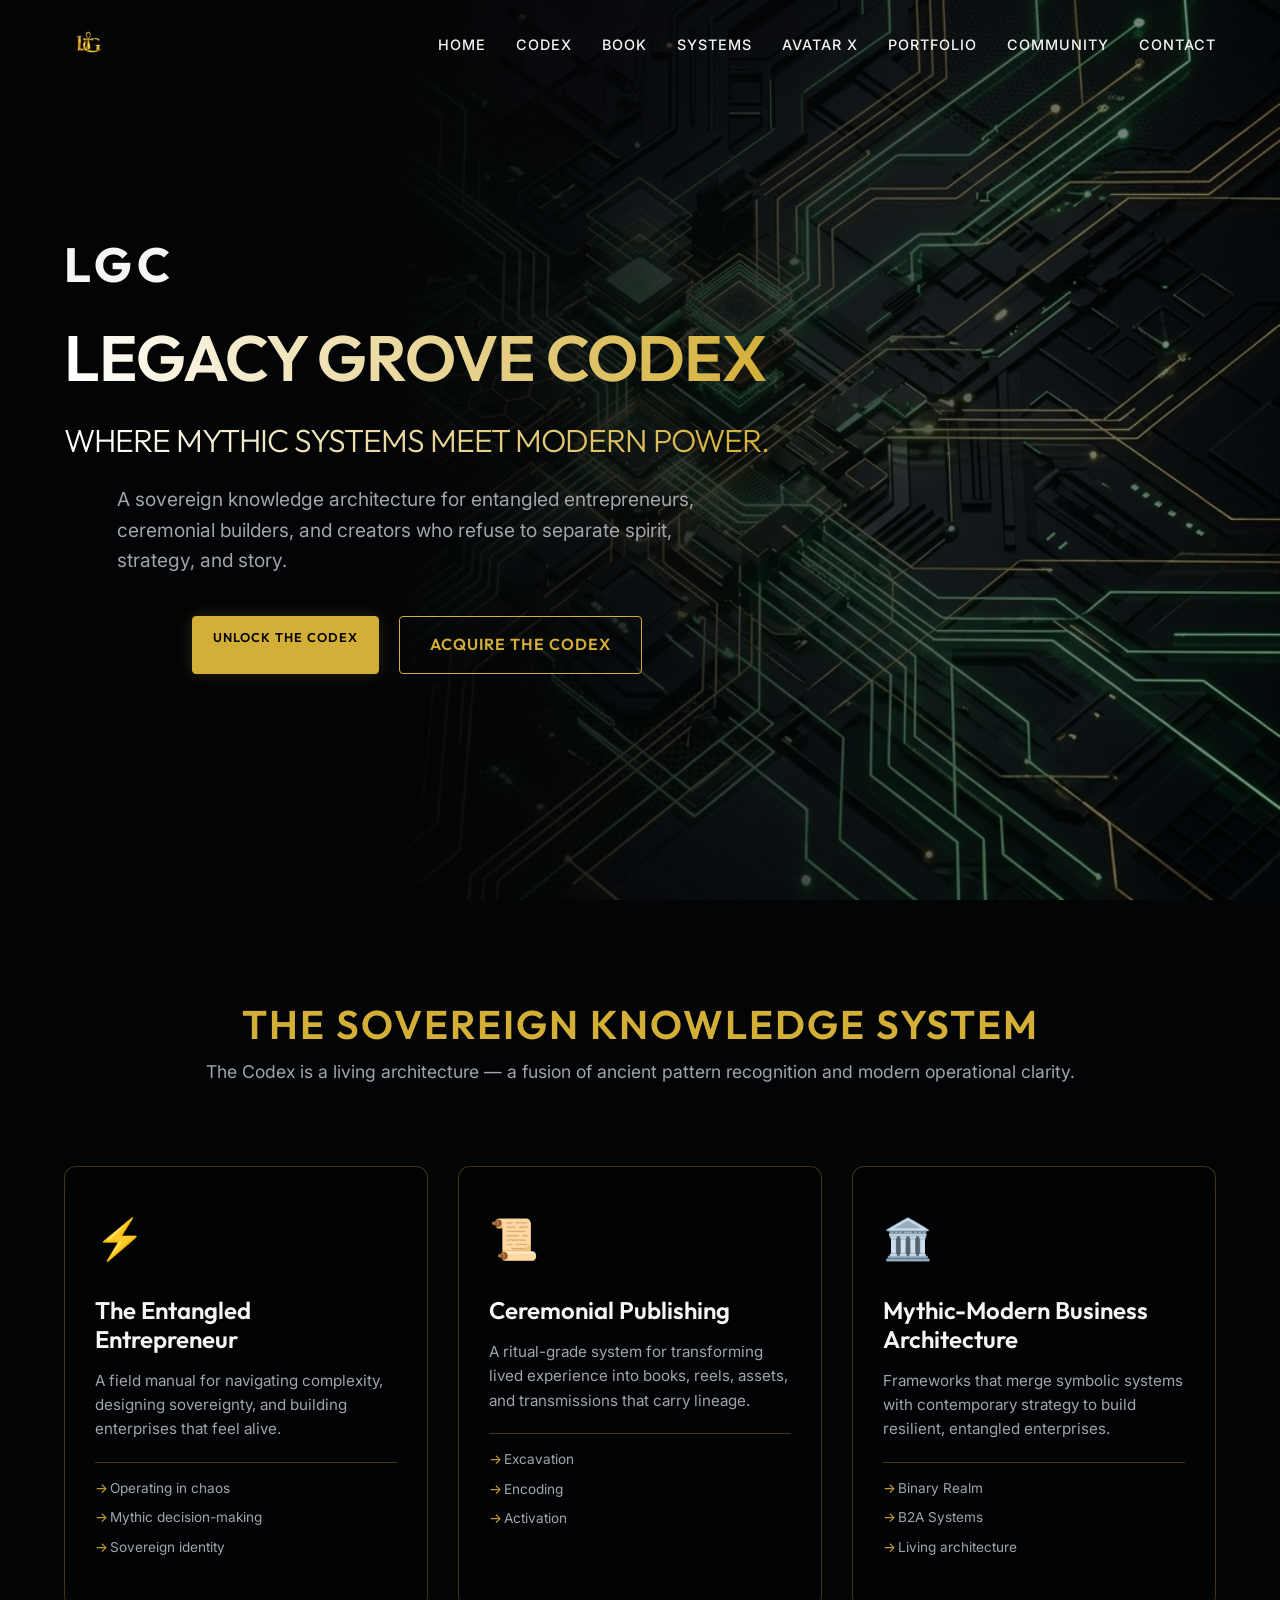
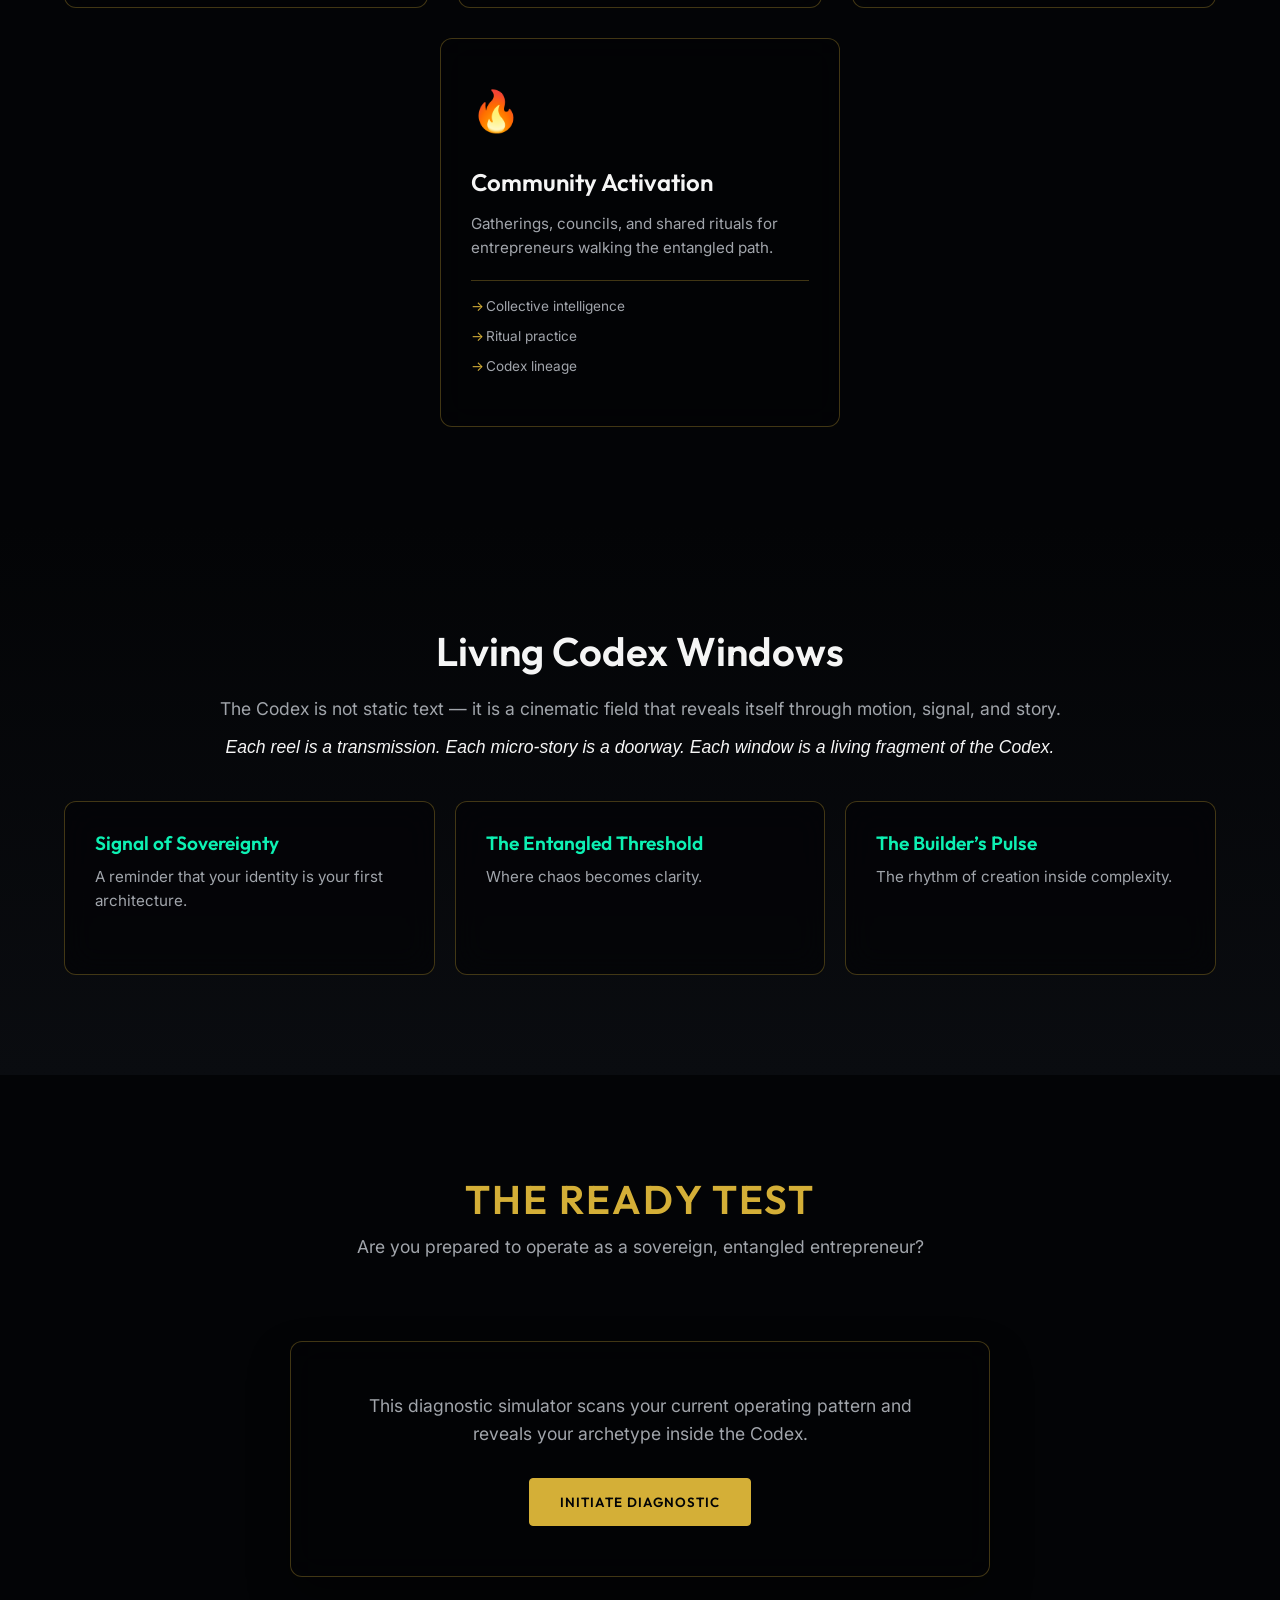
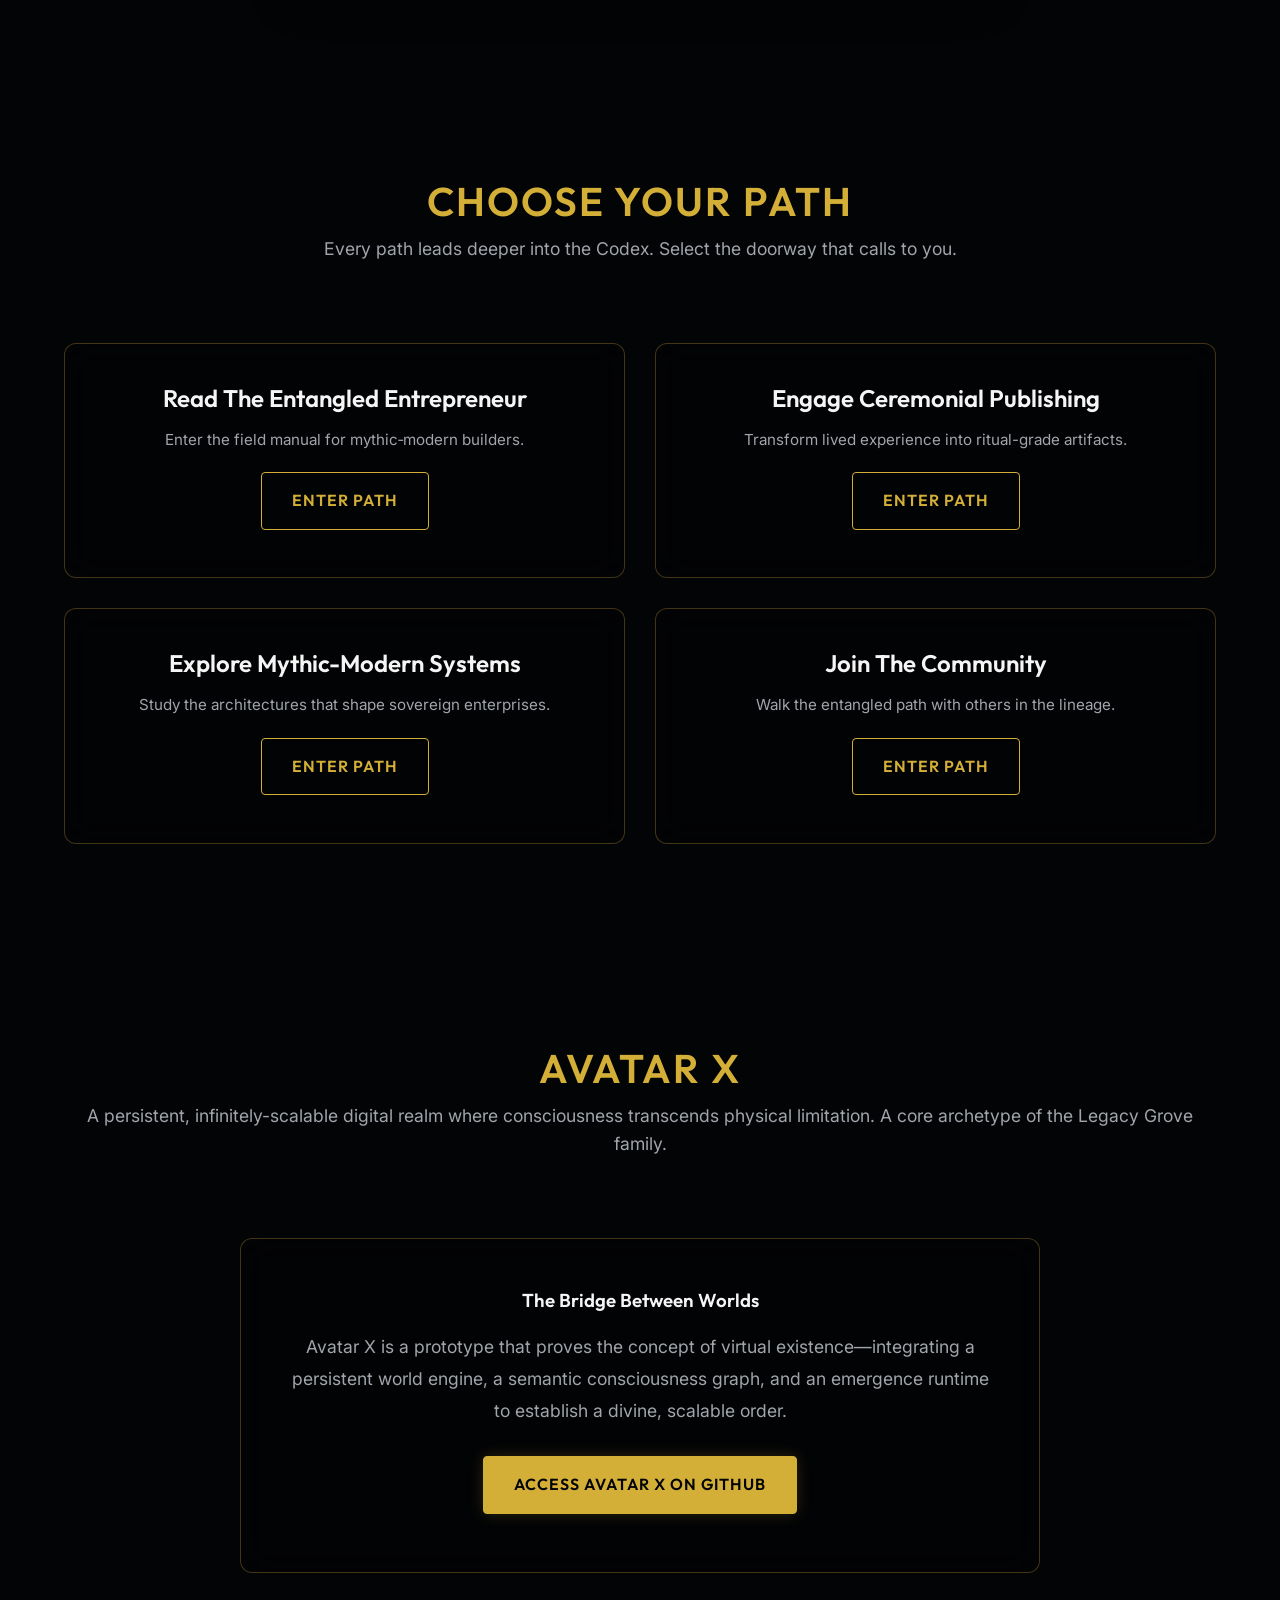
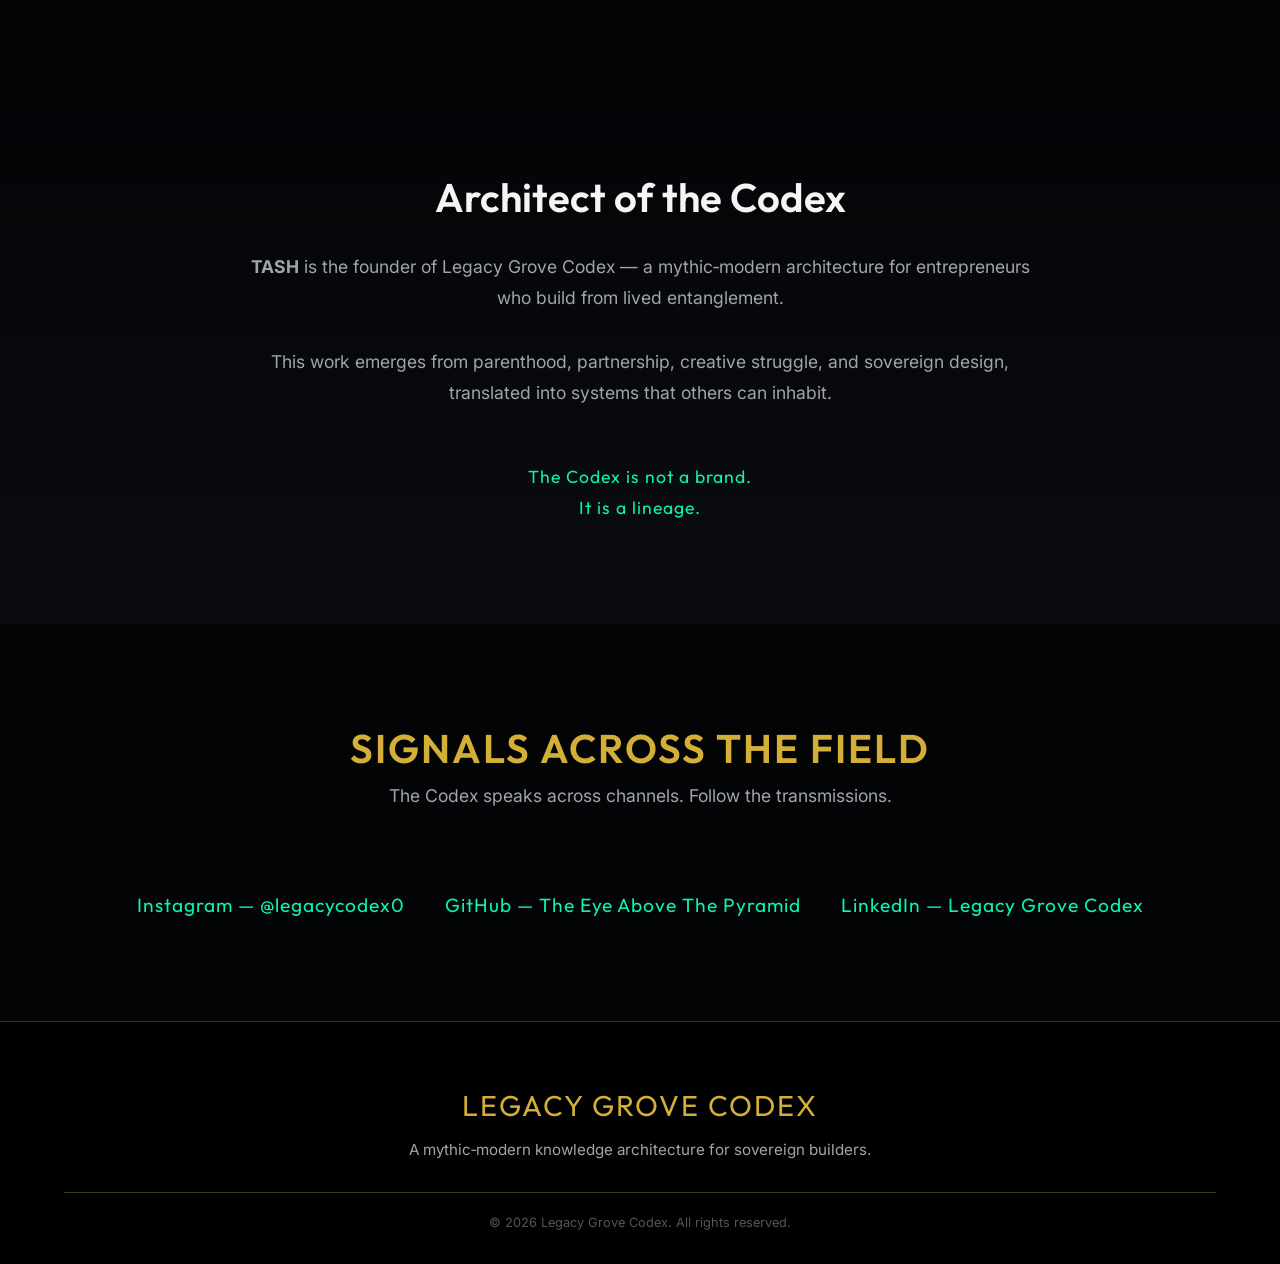
==== commit 9fa39430: "feat: add Avatar X section to homepage and update nav links across all chambers" ====
--- a/index.html
+++ b/index.html
@@ -3,8 +3,23 @@
 <head>
     <meta charset="UTF-8">
     <meta name="viewport" content="width=device-width, initial-scale=1.0">
-    <title>Legacy Grove Codex | Mythic Systems Meet Modern Power</title>
-    <meta name="description" content="A sovereign knowledge architecture for entangled entrepreneurs, ceremonial builders, and creators.">
+    <title>Legacy Grove Codex | Sovereign Knowledge Architecture</title>
+    <meta name="description" content="Where Mythic Systems Meet Modern Power. A sovereign knowledge architecture for entangled entrepreneurs, ceremonial builders, and creators.">
+    
+    <!-- Open Graph / Facebook -->
+    <meta property="og:type" content="website">
+    <meta property="og:url" content="https://tashscript-blip.github.io/legacy-grove-codex/">
+    <meta property="og:title" content="Legacy Grove Codex | Sovereign Knowledge Architecture">
+    <meta property="og:description" content="Where Mythic Systems Meet Modern Power. A sovereign knowledge architecture for entangled entrepreneurs, ceremonial builders, and creators.">
+    <meta property="og:image" content="https://tashscript-blip.github.io/legacy-grove-codex/assets/logo.png">
+
+    <!-- Twitter -->
+    <meta property="twitter:card" content="summary_large_image">
+    <meta property="twitter:url" content="https://tashscript-blip.github.io/legacy-grove-codex/">
+    <meta property="twitter:title" content="Legacy Grove Codex | Sovereign Knowledge Architecture">
+    <meta property="twitter:description" content="Where Mythic Systems Meet Modern Power. A sovereign knowledge architecture for entangled entrepreneurs, ceremonial builders, and creators.">
+    <meta property="twitter:image" content="https://tashscript-blip.github.io/legacy-grove-codex/assets/logo.png">
+
     <link rel="stylesheet" href="css/styles.css">
     <script src="js/main.js" defer></script>
 </head>
@@ -22,6 +37,7 @@
                     <li><a href="#sovereign-system" class="nav-link">Codex</a></li>
                     <li><a href="book.html" class="nav-link">Book</a></li>
                     <li><a href="#portal" class="nav-link">Systems</a></li>
+                    <li><a href="#avatar-x" class="nav-link">Avatar X</a></li>
                     <li><a href="#living-codex" class="nav-link">Portfolio</a></li>
                     <li><a href="#founder" class="nav-link">Community</a></li>
                     <li><a href="#signals" class="nav-link">Contact</a></li>
@@ -38,6 +54,7 @@
                 <li><a href="#sovereign-system" class="mobile-link">Codex</a></li>
                 <li><a href="book.html" class="mobile-link">Book</a></li>
                 <li><a href="#portal" class="mobile-link">Systems</a></li>
+                <li><a href="#avatar-x" class="mobile-link">Avatar X</a></li>
             </ul>
         </div>
     </header>
@@ -204,6 +221,23 @@
         </div>
     </section>
 
+    <!-- 5.5. Avatar X (Virtual Consciousness Bridge) -->
+    <section class="modules scroll-reveal" id="avatar-x" data-section>
+        <div class="section-header">
+            <h2>Avatar X</h2>
+            <p>A persistent, infinitely-scalable digital realm where consciousness transcends physical limitation. A core archetype of the Legacy Grove family.</p>
+        </div>
+        <div class="glass-panel" style="max-width: 800px; margin: 0 auto; padding: 50px; text-align: center;">
+            <h3 style="color: var(--gold); margin-bottom: 20px;">The Bridge Between Worlds</h3>
+            <p style="color: var(--text-muted); margin-bottom: 30px; font-size: 1.1rem; line-height: 1.8;">
+                Avatar X is a prototype that proves the concept of virtual existence—integrating a persistent world engine, a semantic consciousness graph, and an emergence runtime to establish a divine, scalable order.
+            </p>
+            <a href="https://github.com/tashscript-blip/avatarX" target="_blank" class="btn btn-primary" style="box-shadow: 0 0 15px rgba(212, 175, 55, 0.2);">
+                Access Avatar X on GitHub
+            </a>
+        </div>
+    </section>
+
     <!-- 6. Founder / Lineage -->
     <section class="feature-split scroll-reveal" id="founder" data-section>
         <div class="feature-content" style="text-align: center; width: 100%;">
